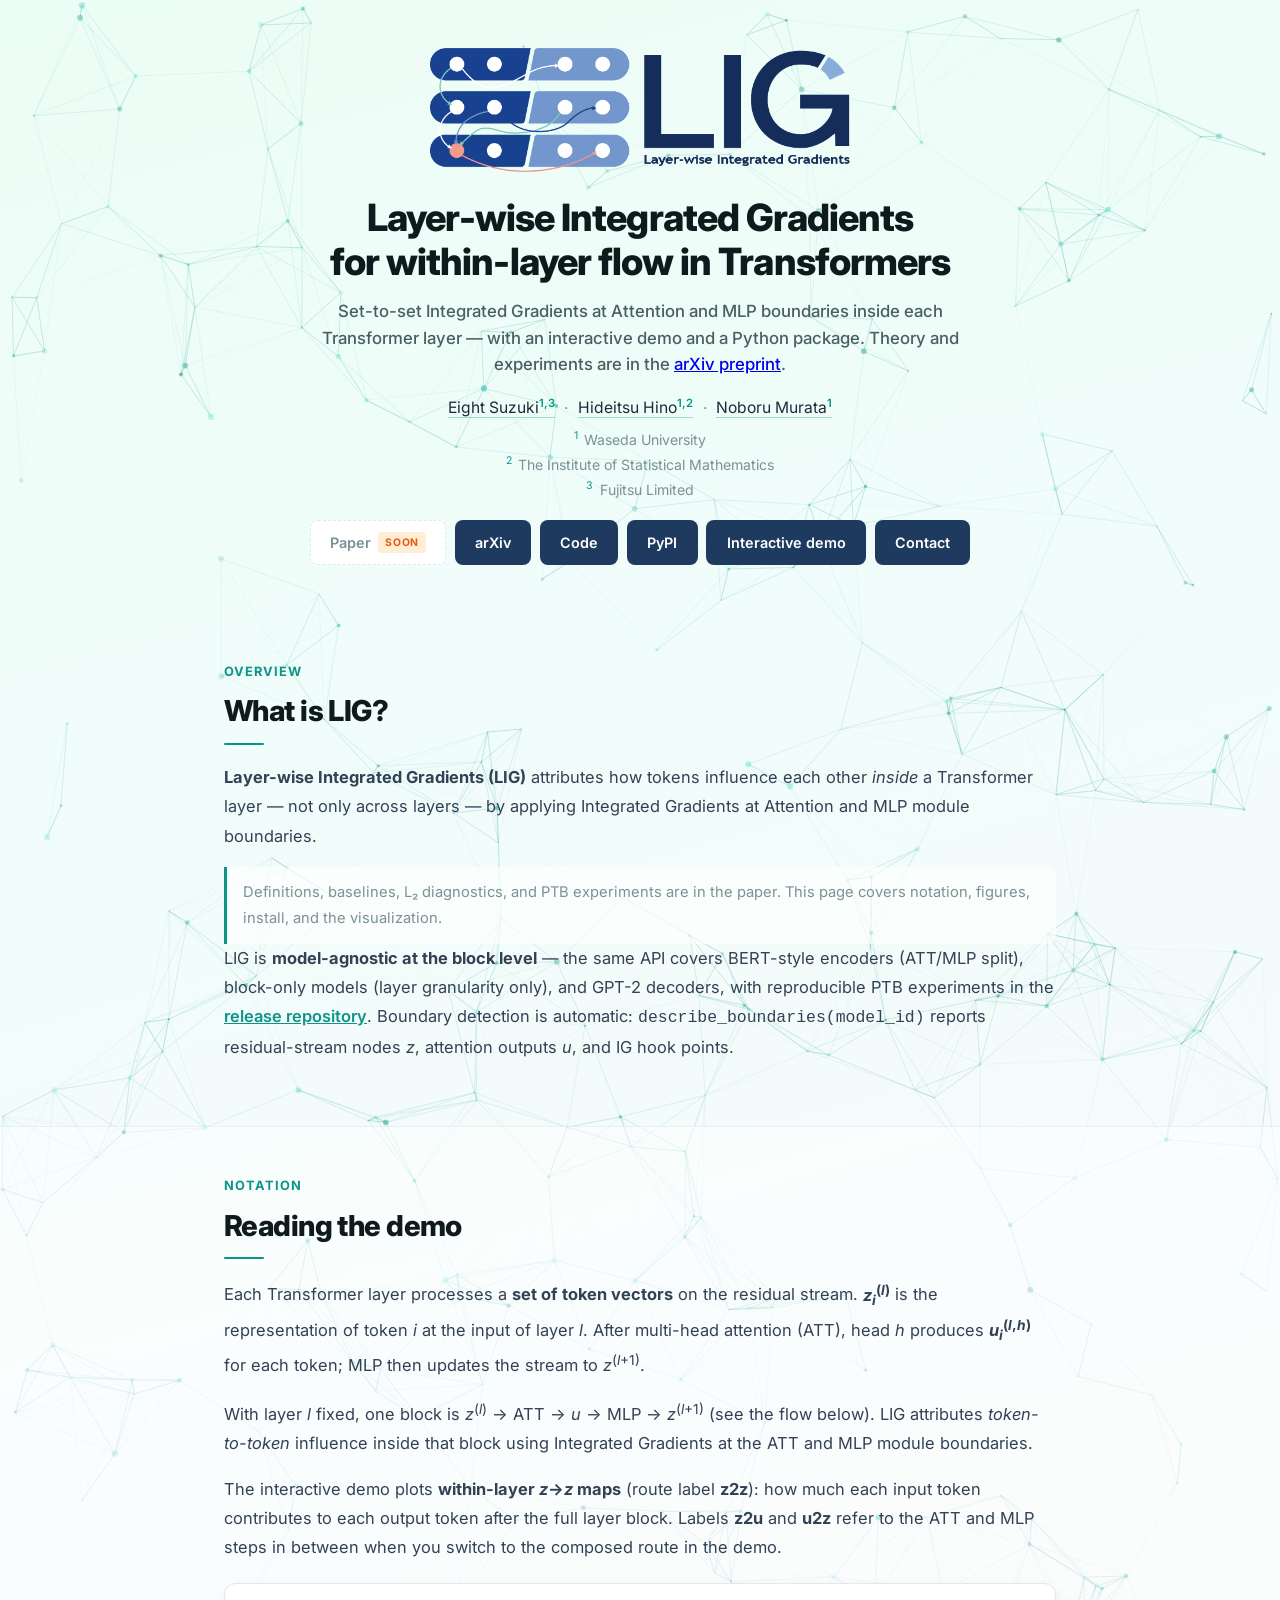
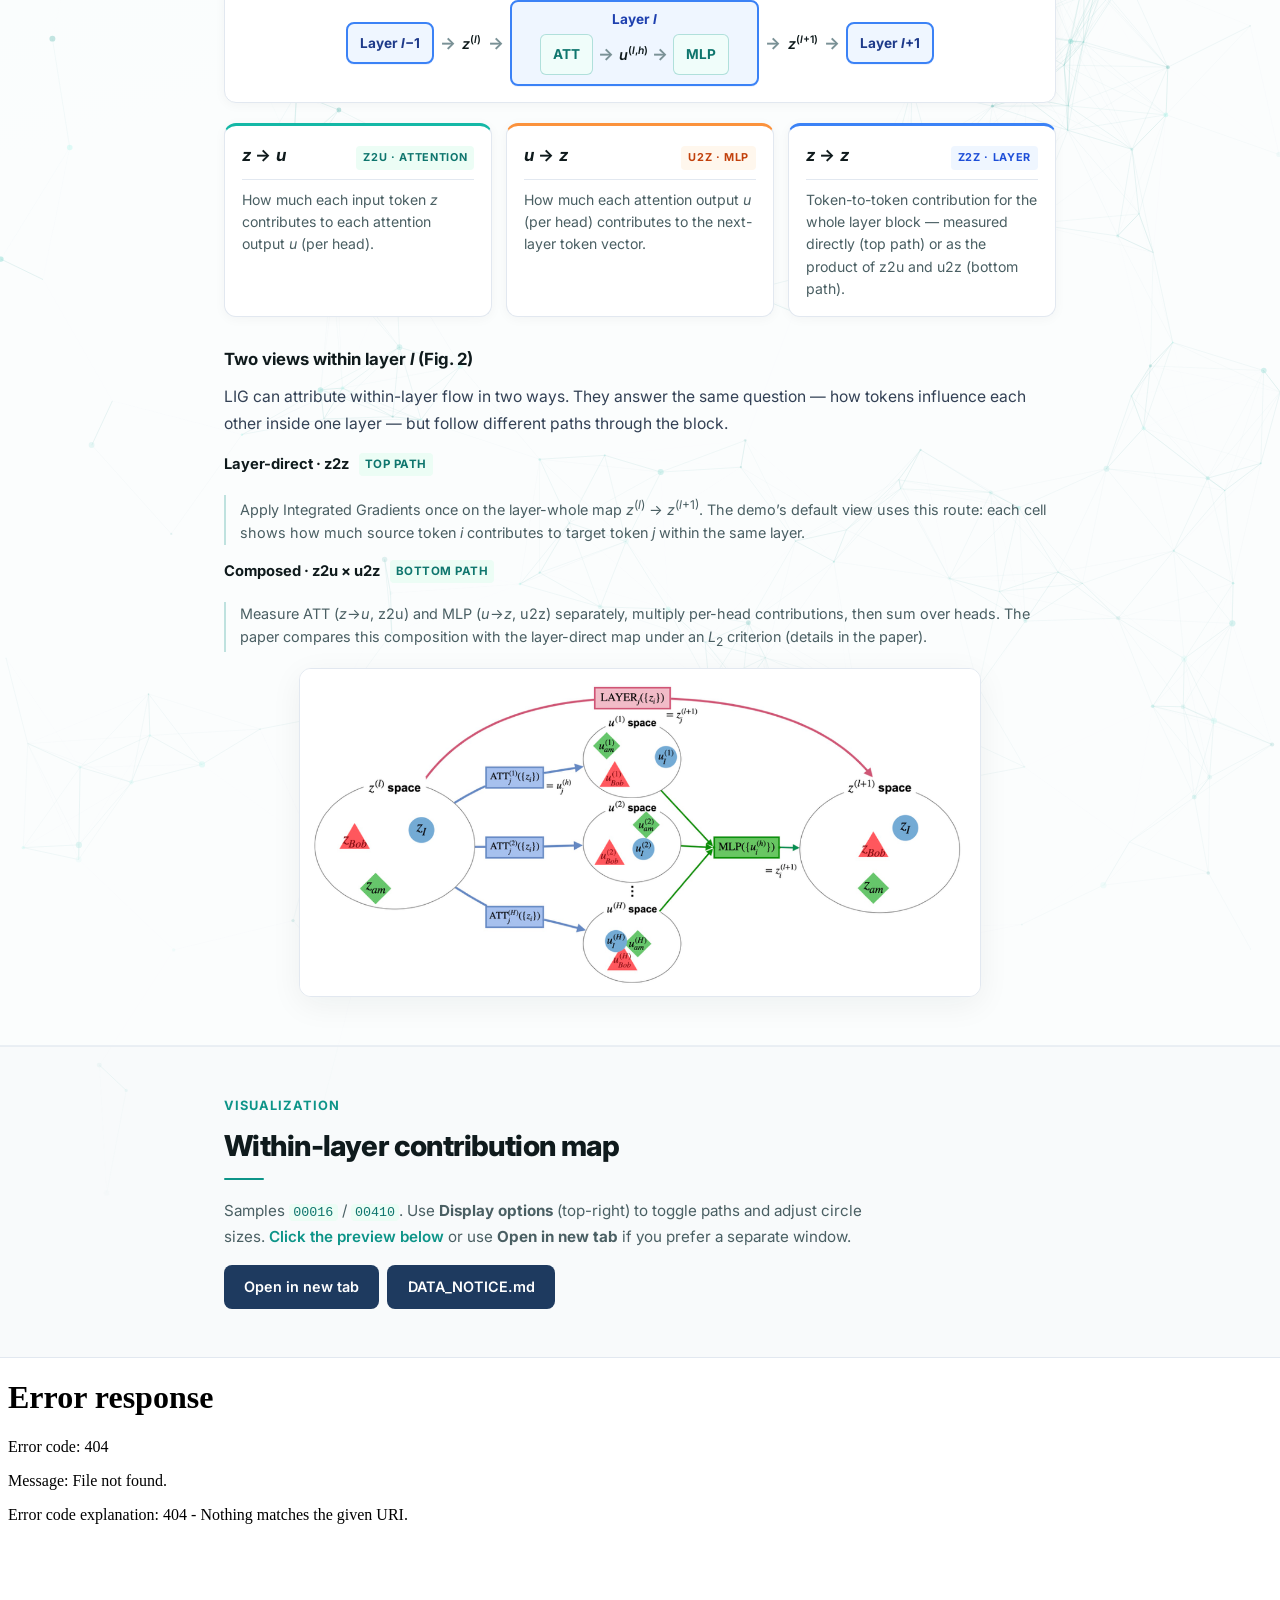
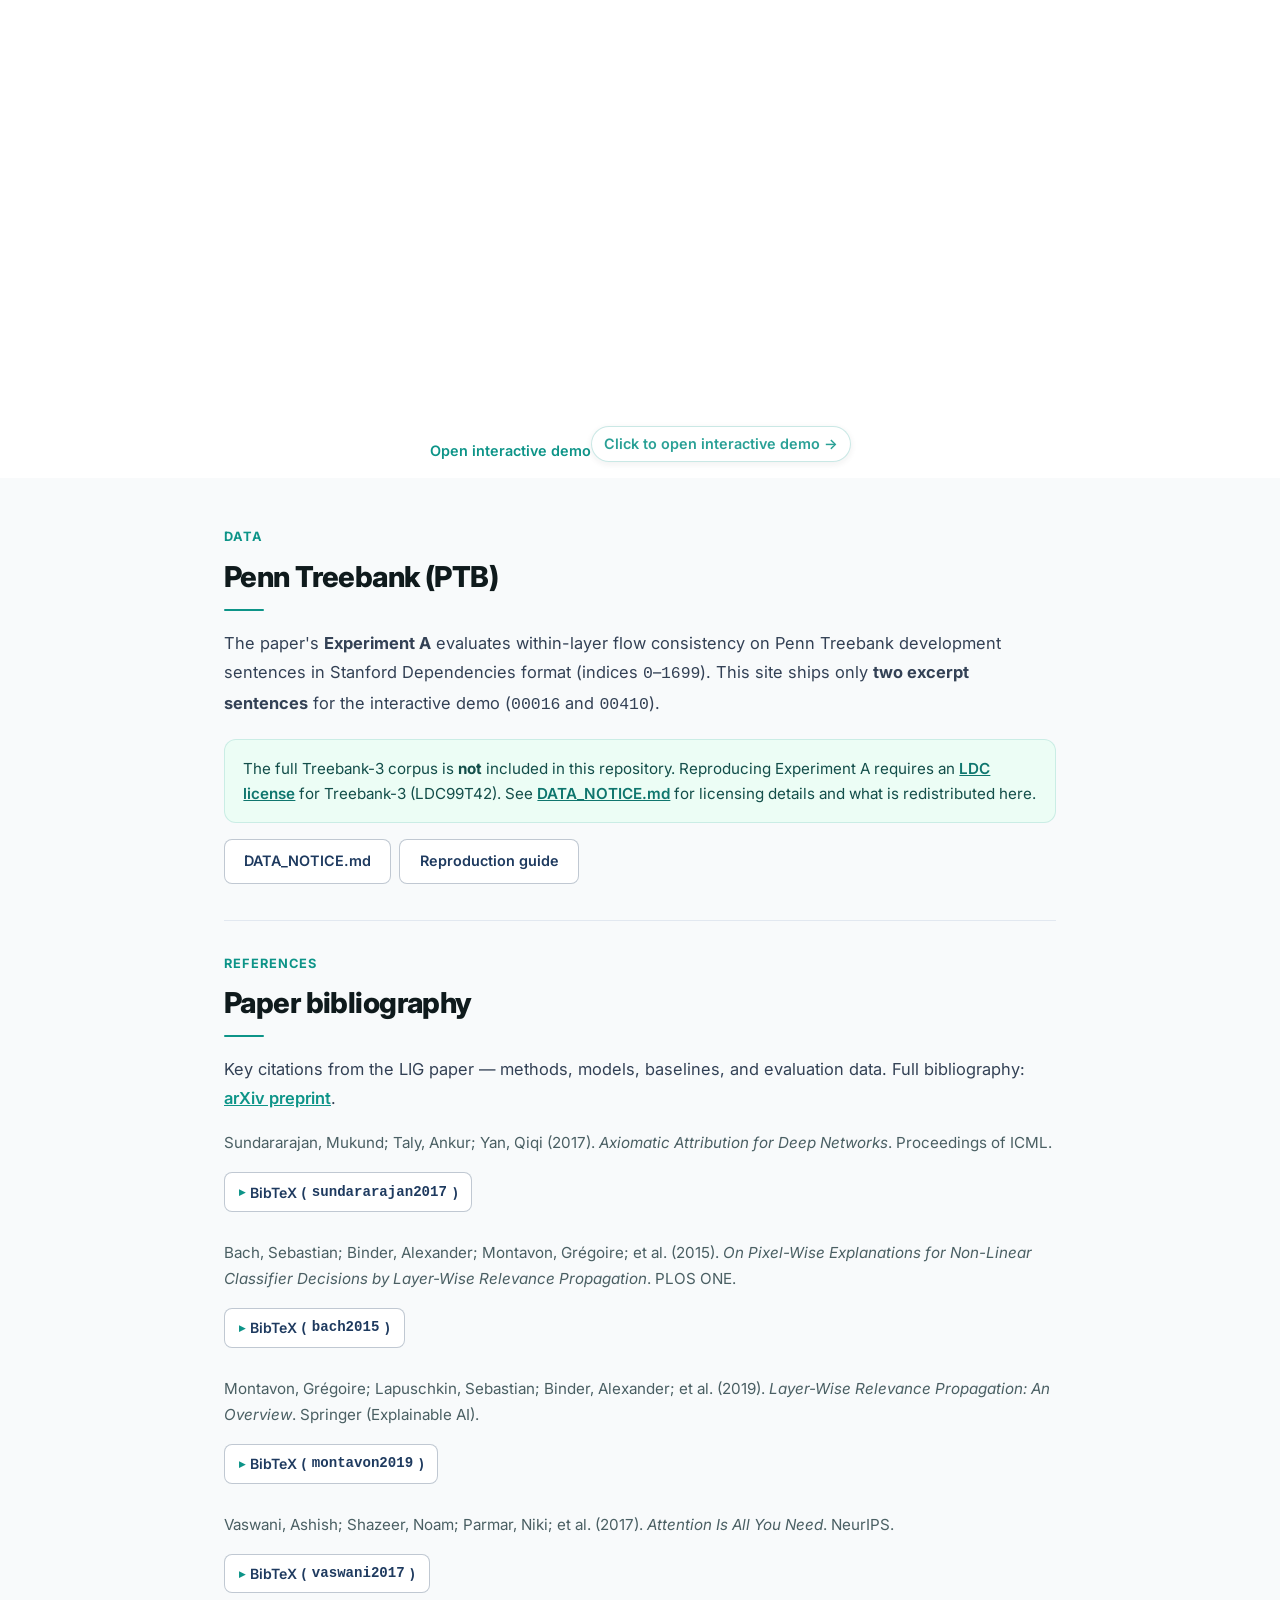
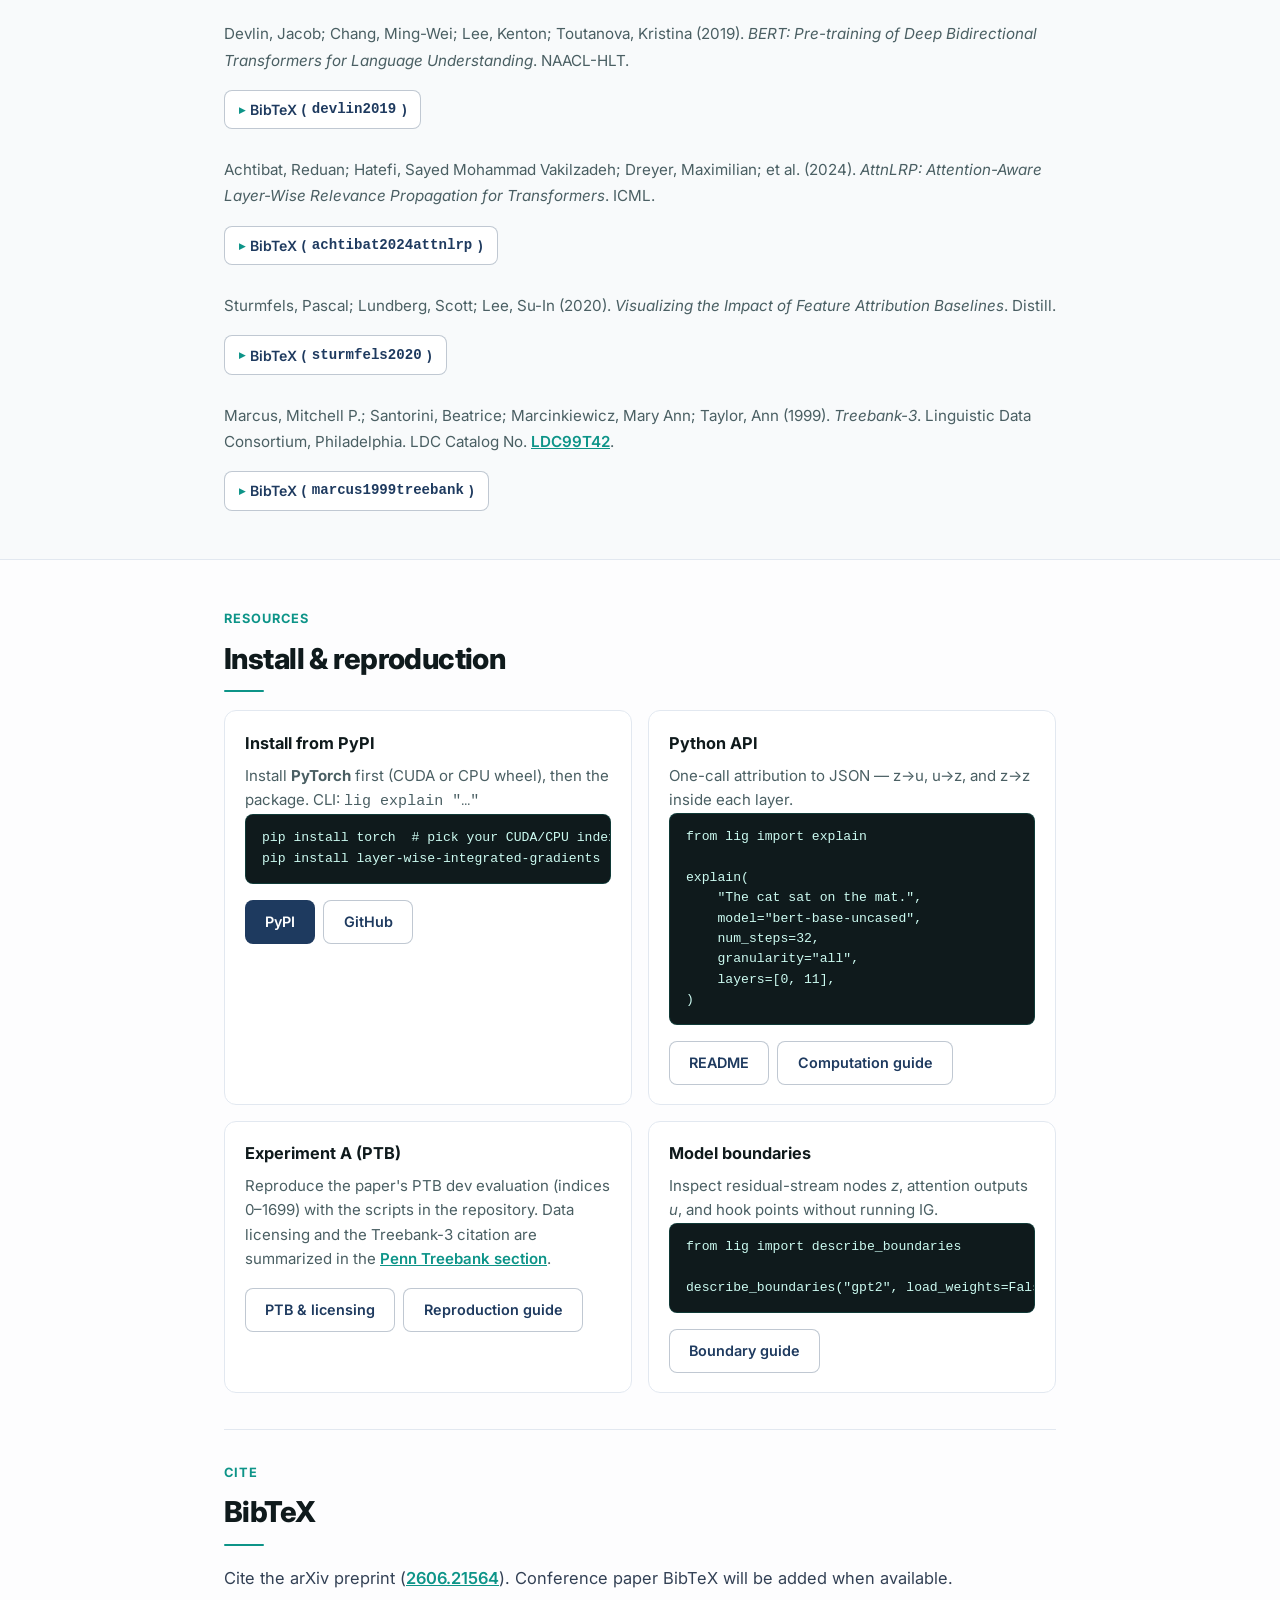
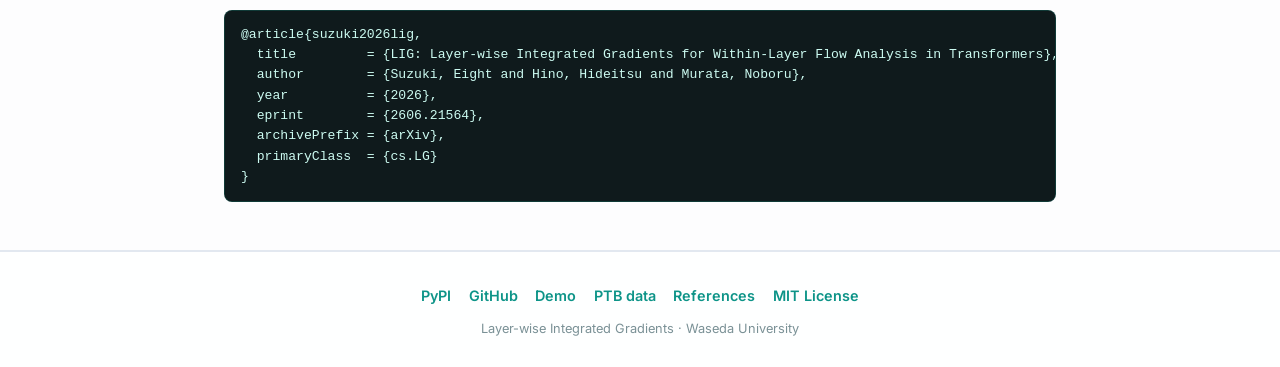
==== docs/index.html @ 301b4679 "Layer-wise Integrated Gradients (LIG): library, site, and paper release. Ship the PyPI package (laye" ====
<!DOCTYPE html>
<html lang="en">
<head>
  <meta charset="utf-8">
  <meta name="viewport" content="width=device-width, initial-scale=1">
  <title>LIG — Layer-wise Integrated Gradients for Transformer Explainability</title>
  <meta name="description" content="Layer-wise Integrated Gradients (LIG) attributes token-to-token influence inside Transformer layers using set-to-set Integrated Gradients at Attention and MLP boundaries. Interactive BERT demo, Python package, and arXiv preprint.">
  <meta name="keywords" content="integrated gradients, layer-wise integrated gradients, LIG, transformers, explainability, interpretability, attribution, BERT, within-layer flow, attention, MLP, token contribution, z2z, feature attribution, NLP">
  <link rel="canonical" href="https://eightsuzuki.github.io/layer-wise-integrated-gradients/index.html">
  <meta property="og:title" content="LIG — Layer-wise Integrated Gradients for Transformer Explainability">
  <meta property="og:description" content="Layer-wise Integrated Gradients (LIG) attributes token-to-token influence inside Transformer layers using set-to-set Integrated Gradients at Attention and MLP boundaries. Interactive BERT demo, Python package, and arXiv preprint.">
  <meta property="og:url" content="https://eightsuzuki.github.io/layer-wise-integrated-gradients/index.html">
  <meta property="og:type" content="website">
  <meta property="og:site_name" content="Layer-wise Integrated Gradients (LIG)">
  <meta property="og:locale" content="en_US">
  <meta property="og:image" content="https://eightsuzuki.github.io/layer-wise-integrated-gradients/logo/LIG-LOGO.png">
  <meta property="og:image:width" content="1415">
  <meta property="og:image:height" content="417">
  <meta property="og:image:alt" content="LIG logo — Layer-wise Integrated Gradients for Transformer explainability">
  <meta name="twitter:card" content="summary_large_image">
  <meta name="twitter:title" content="LIG — Layer-wise Integrated Gradients for Transformer Explainability">
  <meta name="twitter:description" content="Layer-wise Integrated Gradients (LIG) attributes token-to-token influence inside Transformer layers using set-to-set Integrated Gradients at Attention and MLP boundaries. Interactive BERT demo, Python package, and arXiv preprint.">
  <meta name="twitter:image" content="https://eightsuzuki.github.io/layer-wise-integrated-gradients/logo/LIG-LOGO.png">
  <meta name="twitter:image:alt" content="LIG logo — Layer-wise Integrated Gradients for Transformer explainability">
  <script type="application/ld+json">{"@context":"https://schema.org","@graph":[{"@type":"SoftwareSourceCode","@id":"https://eightsuzuki.github.io/layer-wise-integrated-gradients/#software","name":"layer-wise-integrated-gradients","alternateName":"LIG","description":"Layer-wise Integrated Gradients (LIG) attributes token-to-token influence inside Transformer layers using set-to-set Integrated Gradients at Attention and MLP boundaries. Interactive BERT demo, Python package, and arXiv preprint.","url":"https://eightsuzuki.github.io/layer-wise-integrated-gradients/index.html","codeRepository":"https://github.com/eightsuzuki/layer-wise-integrated-gradients","downloadUrl":"https://pypi.org/project/layer-wise-integrated-gradients/","programmingLanguage":"Python","license":"https://spdx.org/licenses/MIT.html","author":[{"@type":"Person","name":"Eight Suzuki","url":"https://github.com/eightsuzuki"},{"@type":"Person","name":"Hideitsu Hino","url":"https://sites.google.com/view/hinohide/"},{"@type":"Person","name":"Noboru Murata","url":"https://noboru-murata.github.io/"}],"citation":{"@id":"https://arxiv.org/abs/2606.21564#paper"}},{"@type":"ScholarlyArticle","@id":"https://arxiv.org/abs/2606.21564#paper","headline":"LIG: Layer-wise Integrated Gradients for Within-Layer Flow Analysis in Transformers","name":"LIG: Layer-wise Integrated Gradients for Within-Layer Flow Analysis in Transformers","author":[{"@type":"Person","name":"Eight Suzuki","url":"https://github.com/eightsuzuki"},{"@type":"Person","name":"Hideitsu Hino","url":"https://sites.google.com/view/hinohide/"},{"@type":"Person","name":"Noboru Murata","url":"https://noboru-murata.github.io/"}],"datePublished":"2026","isPartOf":{"@type":"WebSite","name":"arXiv","url":"https://arxiv.org"},"identifier":{"@type":"PropertyValue","propertyID":"arXiv","value":"2606.21564"},"sameAs":"https://arxiv.org/abs/2606.21564","url":"https://arxiv.org/abs/2606.21564"}]}</script>
  <meta name="theme-color" content="#0d9488">
  <link rel="icon" type="image/png" href="logo/LIG-LOGO-web.png">
  <link rel="preconnect" href="https://fonts.googleapis.com">
  <link rel="preconnect" href="https://fonts.gstatic.com" crossorigin>
  <link href="https://fonts.googleapis.com/css2?family=Inter:wght@400;500;600;700;800&display=swap" rel="stylesheet">
  <link rel="stylesheet" href="lig-hero.css">
</head>
<body class="lig-site">
  <div class="lig-particles-zone">
    <div id="lig-particles" class="lig-hero-particles" aria-hidden="true"></div>
    <section class="lig-hero-banner">
      <div class="lig-hero-inner lig-hero-inner--wide">
      <img class="lig-hero-logo" src="logo/LIG-LOGO.png" alt="LIG logo — Layer-wise Integrated Gradients for Transformer explainability">
      <h1 class="pub-title">
        Layer-wise Integrated Gradients<br>
        for within-layer flow in Transformers
      </h1>
      <p class="pub-subtitle">
        Set-to-set Integrated Gradients at Attention and MLP boundaries inside each Transformer
        layer — with an interactive demo and a Python package. Theory and experiments are in the
        <a href="https://arxiv.org/abs/2606.21564" target="_blank" rel="noopener">arXiv preprint</a>.
      </p>
      
      <div class="pub-authors-block">
        <p class="pub-authors-line">
          <span class="pub-author"><a href="https://github.com/eightsuzuki" target="_blank" rel="noopener noreferrer">Eight Suzuki<sup>1,3</sup></a></span>
          <span class="pub-author-sep">·</span>
          <span class="pub-author"><a href="https://sites.google.com/view/hinohide/" target="_blank" rel="noopener noreferrer">Hideitsu Hino<sup>1,2</sup></a></span>
          <span class="pub-author-sep">·</span>
          <span class="pub-author"><a href="https://noboru-murata.github.io/" target="_blank" rel="noopener noreferrer">Noboru Murata<sup>1</sup></a></span>
        </p>
        <ol class="pub-affil-list">
          <li><sup>1</sup> Waseda University</li>
          <li><sup>2</sup> The Institute of Statistical Mathematics</li>
          <li><sup>3</sup> Fujitsu Limited</li>
        </ol>
      </div>

      <div class="pub-links">
        <span class="pub-btn is-disabled" title="Conference paper coming soon">
          <span>Paper</span><span class="pub-soon">soon</span>
        </span>
        <a href="https://arxiv.org/abs/2606.21564" target="_blank" rel="noopener" class="pub-btn">arXiv</a>
        <a href="https://github.com/eightsuzuki/layer-wise-integrated-gradients" target="_blank" rel="noopener" class="pub-btn">Code</a>
        <a href="https://pypi.org/project/layer-wise-integrated-gradients/" target="_blank" rel="noopener" class="pub-btn">PyPI</a>
        <a href="#demo" class="pub-btn">Interactive demo</a>
        <a href="mailto:suzuki8@akane.waseda.jp" class="pub-btn">Contact</a>
      </div>
      </div>
    </section>

  <section class="lig-section" id="overview">
    <div class="lig-section-inner">
      <p class="lig-eyebrow">Overview</p>
      <h2 class="lig-section-title">What is LIG?</h2>
      <div class="lig-abstract">
        <p>
          <strong>Layer-wise Integrated Gradients (LIG)</strong> attributes how tokens influence
          each other <em>inside</em> a Transformer layer — not only across layers — by applying
          Integrated Gradients at Attention and MLP module boundaries.
        </p>
        <p class="lig-paper-note">
          Definitions, baselines, L₂ diagnostics, and PTB experiments are in the paper.
          This page covers notation, figures, install, and the visualization.
        </p>
        <p>
          LIG is <strong>model-agnostic at the block level</strong> — the same API covers
          BERT-style encoders (ATT/MLP split), block-only models (layer granularity only),
          and GPT-2 decoders, with reproducible PTB experiments in the
          <a href="https://github.com/eightsuzuki/layer-wise-integrated-gradients">release repository</a>.
          Boundary detection is automatic: <code>describe_boundaries(model_id)</code> reports
          residual-stream nodes <em>z</em>, attention outputs <em>u</em>, and IG hook points.
        </p>
      </div>
    </div>
  </section>

  <section class="lig-section lig-section--soft" id="notation">
    <div class="lig-section-inner">
      <p class="lig-eyebrow">Notation</p>
      <h2 class="lig-section-title">Reading the demo</h2>
      <div class="lig-abstract">
        <p>
          Each Transformer layer processes a <strong>set of token vectors</strong> on the residual stream.
          <strong><em>z</em><sub><em>i</em></sub><sup>(<em>l</em>)</sup></strong> is the representation of token
          <em>i</em> at the input of layer&nbsp;<em>l</em>.
          After multi-head attention (ATT), head&nbsp;<em>h</em> produces
          <strong><em>u</em><sub><em>i</em></sub><sup>(<em>l</em>,<em>h</em>)</sup></strong> for each token;
          MLP then updates the stream to <em>z</em><sup>(<em>l</em>+1)</sup>.
        </p>
        <p>
          With layer&nbsp;<em>l</em> fixed, one block is
          <em>z</em><sup>(<em>l</em>)</sup> → ATT → <em>u</em> → MLP → <em>z</em><sup>(<em>l</em>+1)</sup>
          (see the flow below).
          LIG attributes <em>token-to-token</em> influence inside that block using Integrated Gradients at the
          ATT and MLP module boundaries.
        </p>
        <p>
          The interactive demo plots <strong>within-layer <em>z</em>→<em>z</em> maps</strong> (route label
          <strong>z2z</strong>): how much each input token contributes to each output token after the full
          layer block.
          Labels <strong>z2u</strong> and <strong>u2z</strong> refer to the ATT and MLP steps in between when
          you switch to the composed route in the demo.
        </p>
      </div>
      <div class="lig-flow" aria-label="Layer stack: Layer l-1 through Layer l+1">
        <span class="lig-flow-node lig-flow-node--layer">Layer <em>l</em>−1</span>
        <span class="lig-flow-arrow" aria-hidden="true">→</span>
        <span class="lig-flow-var"><em>z</em><sup>(<em>l</em>)</sup></span>
        <span class="lig-flow-arrow" aria-hidden="true">→</span>
        <div class="lig-flow-node lig-flow-node--layer lig-flow-node--layer-block">
          <span class="lig-flow-layer-title">Layer <em>l</em></span>
          <div class="lig-flow-layer-inner">
            <span class="lig-flow-node lig-flow-node--module">ATT</span>
            <span class="lig-flow-arrow" aria-hidden="true">→</span>
            <span class="lig-flow-var"><em>u</em><sup>(<em>l</em>,<em>h</em>)</sup></span>
            <span class="lig-flow-arrow" aria-hidden="true">→</span>
            <span class="lig-flow-node lig-flow-node--module">MLP</span>
          </div>
        </div>
        <span class="lig-flow-arrow" aria-hidden="true">→</span>
        <span class="lig-flow-var"><em>z</em><sup>(<em>l</em>+1)</sup></span>
        <span class="lig-flow-arrow" aria-hidden="true">→</span>
        <span class="lig-flow-node lig-flow-node--layer">Layer <em>l</em>+1</span>
      </div>
      <div class="lig-route-cards" aria-label="Contribution route notation">
        <article class="lig-route-card lig-route-card--att">
          <div class="lig-route-card-head">
            <span class="lig-route-formula"><em>z</em> → <em>u</em></span>
            <span class="lig-route-tag">z2u · Attention</span>
          </div>
          <p>How much each input token <em>z</em> contributes to each attention output <em>u</em> (per head).</p>
        </article>
        <article class="lig-route-card lig-route-card--mlp">
          <div class="lig-route-card-head">
            <span class="lig-route-formula"><em>u</em> → <em>z</em></span>
            <span class="lig-route-tag">u2z · MLP</span>
          </div>
          <p>How much each attention output <em>u</em> (per head) contributes to the next-layer token vector.</p>
        </article>
        <article class="lig-route-card lig-route-card--layer">
          <div class="lig-route-card-head">
            <span class="lig-route-formula"><em>z</em> → <em>z</em></span>
            <span class="lig-route-tag">z2z · Layer</span>
          </div>
          <p>Token-to-token contribution for the whole layer block — measured directly (top path) or as the product of z2u and u2z (bottom path).</p>
        </article>
      </div>
      <div class="lig-figure-block">
        <div class="lig-figure-intro">
          <h3 class="lig-figure-kicker">Two views within layer <em>l</em> (Fig. 2)</h3>
          <p>
            LIG can attribute within-layer flow in two ways. They answer the same question — how tokens
            influence each other inside one layer — but follow different paths through the block.
          </p>
          <dl class="lig-route-dl">
            <dt><strong>Layer-direct · z2z</strong> <span class="lig-route-dl-tag">top path</span></dt>
            <dd>
              Apply Integrated Gradients once on the layer-whole map
              <em>z</em><sup>(<em>l</em>)</sup> → <em>z</em><sup>(<em>l</em>+1)</sup>.
              The demo’s default view uses this route: each cell shows how much source token <em>i</em>
              contributes to target token <em>j</em> within the same layer.
            </dd>
            <dt><strong>Composed · z2u × u2z</strong> <span class="lig-route-dl-tag">bottom path</span></dt>
            <dd>
              Measure ATT (<em>z</em>→<em>u</em>, z2u) and MLP (<em>u</em>→<em>z</em>, u2z) separately, multiply
              per-head contributions, then sum over heads.
              The paper compares this composition with the layer-direct map under an <em>L</em><sub>2</sub>
              criterion (details in the paper).
            </dd>
          </dl>
        </div>
        <figure class="lig-figure lig-figure--wide">
          <img
            src="figures/z2z_z2u_u2z_two_views.png"
            alt="Top: layer-direct z-to-z path. Bottom: composed Attention z-to-u and MLP u-to-z paths."
            loading="lazy"
          >
        </figure>
      </div>
    </div>
  </section>

  <section class="lig-section lig-demo-section" id="demo">
    <div class="lig-section-inner">
      <p class="lig-eyebrow">Visualization</p>
      <h2 class="lig-section-title">Within-layer contribution map</h2>
      <p class="lig-demo-lead">
        Samples <code>00016</code> / <code>00410</code>. Use <strong>Display options</strong>
        (top-right) to toggle paths and adjust circle sizes.
        <a href="githubpage/z2z_token_contribution.html">Click the preview below</a>
        or use <strong>Open in new tab</strong> if you prefer a separate window.
      </p>
      <div class="lig-btn-row">
        <a href="githubpage/z2z_token_contribution.html" target="_blank" rel="noopener" class="pub-btn">Open in new tab</a>
        <a href="https://github.com/eightsuzuki/layer-wise-integrated-gradients/blob/main/examples/paper_demo/DATA_NOTICE.md" target="_blank" rel="noopener" class="pub-btn">DATA_NOTICE.md</a>
      </div>
    </div>
  </section>
  </div>

  <div class="lig-demo-frame-wrap" id="ligDemoFrameWrap">
    <iframe
      class="lig-demo-frame"
      src="githubpage/z2z_embed.html"
      title="LIG z2z token contribution demo"
      loading="lazy"
      referrerpolicy="no-referrer-when-downgrade"
      tabindex="-1"
    ></iframe>
    <a
      href="githubpage/z2z_token_contribution.html"
      class="lig-demo-frame-hit"
      aria-label="Open interactive within-layer contribution map"
    >Open interactive demo</a>
  </div>

  <section class="lig-section" id="data">
    <div class="lig-section-inner">
      <p class="lig-eyebrow">Data</p>
      <h2 class="lig-section-title">Penn Treebank (PTB)</h2>
      <div class="lig-abstract">
        <p>
          The paper's <strong>Experiment A</strong> evaluates within-layer flow consistency on
          Penn Treebank development sentences in Stanford Dependencies format (indices
          <code>0</code>–<code>1699</code>).
          This site ships only <strong>two excerpt sentences</strong> for the interactive demo
          (<code>00016</code> and <code>00410</code>).
        </p>
      </div>
      <div class="lig-highlight-box">
        The full Treebank-3 corpus is <strong>not</strong> included in this repository.
        Reproducing Experiment A requires an
        <a href="https://catalog.ldc.upenn.edu/LDC99T42">LDC license</a> for Treebank-3
        (LDC99T42). See <a href="https://github.com/eightsuzuki/layer-wise-integrated-gradients/blob/main/examples/paper_demo/DATA_NOTICE.md">DATA_NOTICE.md</a>
        for licensing details and what is redistributed here.
      </div>
      <div class="lig-btn-row">
        <a href="https://github.com/eightsuzuki/layer-wise-integrated-gradients/blob/main/examples/paper_demo/DATA_NOTICE.md" target="_blank" rel="noopener" class="pub-btn pub-btn--ghost">DATA_NOTICE.md</a>
        <a href="https://github.com/eightsuzuki/layer-wise-integrated-gradients/blob/main/docs/REPRODUCTION.md" target="_blank" rel="noopener" class="pub-btn pub-btn--ghost">Reproduction guide</a>
      </div>
      <div class="lig-subsection" id="references">
        <p class="lig-eyebrow">References</p>
        <h2 class="lig-section-title">Paper bibliography</h2>
        <p class="lig-abstract">
          Key citations from the LIG paper — methods, models, baselines, and evaluation data.
          Full bibliography: <a href="https://arxiv.org/abs/2606.21564" target="_blank" rel="noopener">arXiv preprint</a>.
        </p>
        <div class="lig-ref-item">
          <p class="lig-ref-entry">Sundararajan, Mukund; Taly, Ankur; Yan, Qiqi (2017). <em>Axiomatic Attribution for Deep Networks</em>. Proceedings of ICML.</p>
          <details class="lig-bibtex-details">
            <summary>BibTeX (<code>sundararajan2017</code>)</summary>
            <pre class="lig-code"><code>@article{sundararajan2017,
  title        = {Axiomatic Attribution for Deep Networks},
  author       = {Sundararajan, Mukund and Taly, Ankur and Yan, Qiqi},
  journal      = {Proceedings of the 34th International Conference on Machine Learning},
  year         = {2017},
  pages        = {3319--3328}
}</code></pre>
          </details>
        </div>
        <div class="lig-ref-item">
          <p class="lig-ref-entry">Bach, Sebastian; Binder, Alexander; Montavon, Grégoire; et al. (2015). <em>On Pixel-Wise Explanations for Non-Linear Classifier Decisions by Layer-Wise Relevance Propagation</em>. PLOS ONE.</p>
          <details class="lig-bibtex-details">
            <summary>BibTeX (<code>bach2015</code>)</summary>
            <pre class="lig-code"><code>@article{bach2015,
  title        = {On Pixel-Wise Explanations for Non-Linear Classifier Decisions by Layer-Wise Relevance Propagation},
  author       = {Bach, Sebastian and Binder, Alexander and Montavon, Gr{\'e}goire and Klauschen, Frederick and M{\"u}ller, Klaus-Robert and Samek, Wojciech},
  journal      = {PLOS ONE},
  year         = {2015},
  volume       = {10},
  number       = {7},
  pages        = {e0130140}
}</code></pre>
          </details>
        </div>
        <div class="lig-ref-item">
          <p class="lig-ref-entry">Montavon, Grégoire; Lapuschkin, Sebastian; Binder, Alexander; et al. (2019). <em>Layer-Wise Relevance Propagation: An Overview</em>. Springer (Explainable AI).</p>
          <details class="lig-bibtex-details">
            <summary>BibTeX (<code>montavon2019</code>)</summary>
            <pre class="lig-code"><code>@article{montavon2019,
  title        = {Layer-Wise Relevance Propagation: An Overview},
  author       = {Montavon, Gr{\'e}goire and Lapuschkin, Sebastian and Binder, Alexander and Samek, Wojciech and M{\"u}ller, Klaus-Robert},
  journal      = {Explainable {AI}: Interpreting, Explaining and Visualizing Deep Learning},
  year         = {2019},
  pages        = {193--209},
  publisher    = {Springer}
}</code></pre>
          </details>
        </div>
        <div class="lig-ref-item">
          <p class="lig-ref-entry">Vaswani, Ashish; Shazeer, Noam; Parmar, Niki; et al. (2017). <em>Attention Is All You Need</em>. NeurIPS.</p>
          <details class="lig-bibtex-details">
            <summary>BibTeX (<code>vaswani2017</code>)</summary>
            <pre class="lig-code"><code>@inproceedings{vaswani2017,
  title        = {Attention Is All You Need},
  author       = {Vaswani, Ashish and Shazeer, Noam and Parmar, Niki and Uszkoreit, Jakob and Jones, Llion and Gomez, Aidan N. and Kaiser, {\L}ukasz and Polosukhin, Illia},
  booktitle    = {Advances in Neural Information Processing Systems (NeurIPS)},
  year         = {2017},
  pages        = {5998--6008}
}</code></pre>
          </details>
        </div>
        <div class="lig-ref-item">
          <p class="lig-ref-entry">Devlin, Jacob; Chang, Ming-Wei; Lee, Kenton; Toutanova, Kristina (2019). <em>BERT: Pre-training of Deep Bidirectional Transformers for Language Understanding</em>. NAACL-HLT.</p>
          <details class="lig-bibtex-details">
            <summary>BibTeX (<code>devlin2019</code>)</summary>
            <pre class="lig-code"><code>@inproceedings{devlin2019,
  title        = {{BERT}: Pre-training of Deep Bidirectional Transformers for Language Understanding},
  author       = {Devlin, Jacob and Chang, Ming-Wei and Lee, Kenton and Toutanova, Kristina},
  booktitle    = {Proceedings of NAACL-HLT},
  year         = {2019},
  pages        = {4171--4186}
}</code></pre>
          </details>
        </div>
        <div class="lig-ref-item">
          <p class="lig-ref-entry">Achtibat, Reduan; Hatefi, Sayed Mohammad Vakilzadeh; Dreyer, Maximilian; et al. (2024). <em>AttnLRP: Attention-Aware Layer-Wise Relevance Propagation for Transformers</em>. ICML.</p>
          <details class="lig-bibtex-details">
            <summary>BibTeX (<code>achtibat2024attnlrp</code>)</summary>
            <pre class="lig-code"><code>@inproceedings{achtibat2024attnlrp,
  title        = {{AttnLRP}: {Attention-Aware} {Layer-Wise} {Relevance} {Propagation} for {Transformers}},
  author       = {Achtibat, Reduan and Hatefi, Sayed Mohammad Vakilzadeh and Dreyer, Maximilian and Samek, Wojciech and Lapuschkin, Sebastian},
  booktitle    = {Proceedings of the International Conference on Machine Learning (ICML)},
  year         = {2024}
}</code></pre>
          </details>
        </div>
        <div class="lig-ref-item">
          <p class="lig-ref-entry">Sturmfels, Pascal; Lundberg, Scott; Lee, Su-In (2020). <em>Visualizing the Impact of Feature Attribution Baselines</em>. Distill.</p>
          <details class="lig-bibtex-details">
            <summary>BibTeX (<code>sturmfels2020</code>)</summary>
            <pre class="lig-code"><code>@article{sturmfels2020,
  title        = {Visualizing the Impact of Feature Attribution Baselines},
  author       = {Sturmfels, Pascal and Lundberg, Scott and Lee, Su-In},
  journal      = {Distill},
  year         = {2020}
}</code></pre>
          </details>
        </div>
        <div class="lig-ref-item">
          <p class="lig-ref-entry">Marcus, Mitchell P.; Santorini, Beatrice; Marcinkiewicz, Mary Ann; Taylor, Ann (1999). <em>Treebank-3</em>. Linguistic Data Consortium, Philadelphia. LDC Catalog No.&nbsp;<a href="https://catalog.ldc.upenn.edu/LDC99T42">LDC99T42</a>.</p>
          <details class="lig-bibtex-details">
            <summary>BibTeX (<code>marcus1999treebank</code>)</summary>
            <pre class="lig-code"><code>@misc{marcus1999treebank,
  author       = {Marcus, Mitchell P. and Santorini, Beatrice and Marcinkiewicz, Mary Ann and Taylor, Ann},
  title        = {Treebank-3},
  howpublished = {Web Download},
  publisher    = {Linguistic Data Consortium},
  address      = {Philadelphia},
  year         = {1999},
  note         = {LDC Catalog No. LDC99T42. https://catalog.ldc.upenn.edu/LDC99T42}
}</code></pre>
          </details>
        </div>
      </div>
    </div>
  </section>

  <section class="lig-section lig-section--soft" id="resources">
    <div class="lig-section-inner">
      <p class="lig-eyebrow">Resources</p>
      <h2 class="lig-section-title">Install &amp; reproduction</h2>
      <div class="lig-grid lig-grid--two">
        <article class="lig-card">
          <h3>Install from PyPI</h3>
          <p>
            Install <strong>PyTorch</strong> first (CUDA or CPU wheel), then the package.
            CLI: <code>lig explain "…"</code>
          </p>
          <pre class="lig-code"><code>pip install torch  # pick your CUDA/CPU index
pip install layer-wise-integrated-gradients</code></pre>
          <div class="lig-btn-row">
            <a href="https://pypi.org/project/layer-wise-integrated-gradients/" target="_blank" rel="noopener" class="pub-btn">PyPI</a>
            <a href="https://github.com/eightsuzuki/layer-wise-integrated-gradients" target="_blank" rel="noopener" class="pub-btn pub-btn--ghost">GitHub</a>
          </div>
        </article>
        <article class="lig-card">
          <h3>Python API</h3>
          <p>One-call attribution to JSON — z→u, u→z, and z→z inside each layer.</p>
          <pre class="lig-code"><code>from lig import explain

explain(
    "The cat sat on the mat.",
    model="bert-base-uncased",
    num_steps=32,
    granularity="all",
    layers=[0, 11],
)</code></pre>
          <div class="lig-btn-row">
            <a href="https://github.com/eightsuzuki/layer-wise-integrated-gradients#quick-start" target="_blank" rel="noopener" class="pub-btn pub-btn--ghost">README</a>
            <a href="https://github.com/eightsuzuki/layer-wise-integrated-gradients/blob/main/docs/LIG_COMPUTATION.md" target="_blank" rel="noopener" class="pub-btn pub-btn--ghost">Computation guide</a>
          </div>
        </article>
        <article class="lig-card">
          <h3>Experiment A (PTB)</h3>
          <p>
            Reproduce the paper's PTB dev evaluation (indices 0–1699) with the scripts in the
            repository. Data licensing and the Treebank-3 citation are summarized in the
            <a href="#data">Penn Treebank section</a>.
          </p>
          <div class="lig-btn-row">
            <a href="#data" class="pub-btn pub-btn--ghost">PTB &amp; licensing</a>
            <a href="https://github.com/eightsuzuki/layer-wise-integrated-gradients/blob/main/docs/REPRODUCTION.md" target="_blank" rel="noopener" class="pub-btn pub-btn--ghost">Reproduction guide</a>
          </div>
        </article>
        <article class="lig-card">
          <h3>Model boundaries</h3>
          <p>
            Inspect residual-stream nodes <em>z</em>, attention outputs <em>u</em>, and hook points
            without running IG.
          </p>
          <pre class="lig-code"><code>from lig import describe_boundaries

describe_boundaries("gpt2", load_weights=False)</code></pre>
          <div class="lig-btn-row">
            <a href="https://github.com/eightsuzuki/layer-wise-integrated-gradients/blob/main/docs/MODEL_BOUNDARIES.md" target="_blank" rel="noopener" class="pub-btn pub-btn--ghost">Boundary guide</a>
          </div>
        </article>
      </div>
      <div class="lig-subsection">
      <p class="lig-eyebrow">Cite</p>
      <h2 class="lig-section-title">BibTeX</h2>
      <p class="lig-abstract">
        Cite the arXiv preprint (<a href="https://arxiv.org/abs/2606.21564" target="_blank" rel="noopener">2606.21564</a>).
        Conference paper BibTeX will be added when available.
      </p>
      <pre class="lig-code"><code>@article{suzuki2026lig,
  title         = {LIG: Layer-wise Integrated Gradients for Within-Layer Flow Analysis in Transformers},
  author        = {Suzuki, Eight and Hino, Hideitsu and Murata, Noboru},
  year          = {2026},
  eprint        = {2606.21564},
  archivePrefix = {arXiv},
  primaryClass  = {cs.LG}
}</code></pre>
      </div>
    </div>
  </section>

  <footer class="lig-footer">
    <nav class="lig-footer-nav" aria-label="Site links">
      <a href="https://pypi.org/project/layer-wise-integrated-gradients/" target="_blank" rel="noopener">PyPI</a>
      <a href="https://github.com/eightsuzuki/layer-wise-integrated-gradients" target="_blank" rel="noopener">GitHub</a>
      <a href="githubpage/z2z_token_contribution.html">Demo</a>
      <a href="#data">PTB data</a>
      <a href="#references">References</a>
      <a href="https://github.com/eightsuzuki/layer-wise-integrated-gradients/blob/main/LICENSE" target="_blank" rel="noopener">MIT License</a>
    </nav>
    <small>Layer-wise Integrated Gradients · Waseda University</small>
  </footer>
  <script src="js/particles.min.js"></script>
  <script>
    (function () {
      function initHeroParticles() {
        var el = document.getElementById('lig-particles');
        if (!el || typeof particlesJS !== 'function') return;
        particlesJS('lig-particles', {
          particles: {
            number: { value: 80, density: { enable: true, value_area: 680 } },
            color: { value: ['#0d9488', '#14b8a6', '#5eead4'] },
            shape: { type: 'circle' },
            opacity: {
              value: 0.52,
              random: true,
              anim: { enable: true, speed: 0.8, opacity_min: 0.22, sync: false }
            },
            size: { value: 3.2, random: true },
            line_linked: {
              enable: true,
              distance: 145,
              color: '#0d9488',
              opacity: 0.3,
              width: 1
            },
            move: {
              enable: true,
              speed: 1.1,
              direction: 'none',
              random: true,
              straight: false,
              out_mode: 'out',
              bounce: false
            }
          },
          interactivity: {
            detect_on: 'canvas',
            events: {
              onhover: { enable: true, mode: 'grab' },
              onclick: { enable: false },
              resize: true
            },
            modes: {
              grab: { distance: 120, line_linked: { opacity: 0.35 } }
            }
          },
          retina_detect: true
        });
      }
      if (document.readyState === 'loading') {
        document.addEventListener('DOMContentLoaded', initHeroParticles);
      } else {
        initHeroParticles();
      }

      var frame = document.querySelector('.lig-demo-frame');
      if (!frame) return;
      var MIN_PX = 480;
      var DEFAULT_PX = 720;
      var MAX_VH = 92;
      var lastContentHeight = 0;
      function vhPx(vh) {
        return Math.round(window.innerHeight * vh / 100);
      }
      function clampFrameHeight(contentPx) {
        var maxH = vhPx(MAX_VH);
        if (!contentPx) return Math.min(DEFAULT_PX, maxH);
        var h = Math.min(Math.ceil(contentPx) + 8, maxH);
        return Math.max(MIN_PX, h);
      }
      function applyFrameHeight(contentPx) {
        if (contentPx) lastContentHeight = contentPx;
        var h = clampFrameHeight(lastContentHeight);
        frame.style.height = h + 'px';
        frame.style.minHeight = h + 'px';
      }
      applyFrameHeight(0);
      window.addEventListener('message', function (ev) {
        if (ev.data && ev.data.type === 'lig-demo-height' && typeof ev.data.height === 'number') {
          applyFrameHeight(ev.data.height);
        }
      });
      window.addEventListener('resize', function () {
        applyFrameHeight(lastContentHeight);
      });
    })();
  </script>
</body>
</html>
---- docs/lig-hero.css ----
/* LIG project page */
:root {
  --lig-bg: #f8fafb;
  --lig-surface: #ffffff;
  --lig-ink: #0f1a1c;
  --lig-sub: #4a5f63;
  --lig-muted: #7a9196;
  --lig-line: #e2e8f0;
  --lig-teal: #0d9488;
  --lig-teal-bright: #14b8a6;
  --lig-teal-soft: #ecfdf5;
  --lig-coral: #ea580c;
  --lig-coral-soft: #ffedd5;
  --lig-slate: #1e3a40;
  --lig-navy: #1e3a5f;
  --lig-navy-hover: #2a5080;
  --lig-navy-soft: #f0f4f9;
  --lig-radius: 12px;
  --lig-shadow: 0 8px 32px rgba(15, 26, 28, 0.06);
}

html {
  scroll-behavior: smooth;
}

body.lig-site {
  font-family: "Inter", "Segoe UI", -apple-system, BlinkMacSystemFont, sans-serif;
  color: var(--lig-ink);
  line-height: 1.65;
  font-size: 16px;
  margin: 0;
  background: var(--lig-bg);
  -webkit-font-smoothing: antialiased;
}

/* ===== Particles backdrop (hero; demo extends through description) ===== */
.lig-particles-zone {
  position: relative;
  overflow: hidden;
  background: linear-gradient(
    165deg,
    #ecfdf5 0%,
    #f0fdfa 22%,
    #f8fafb 58%,
    var(--lig-bg) 100%
  );
}

.lig-particles-zone .lig-hero-banner {
  background: transparent;
}

.lig-particles-zone .lig-section {
  position: relative;
  z-index: 1;
  background: transparent;
}

.lig-particles-zone .lig-section--soft {
  background: rgba(255, 255, 255, 0.42);
  border-color: rgba(226, 232, 240, 0.65);
}

.lig-particles-zone .lig-demo-section {
  background: transparent;
  border-top-color: rgba(226, 232, 240, 0.65);
}

.lig-particles-zone .lig-demo-section > .lig-section-inner {
  padding-bottom: 1.5rem;
}

.lig-particles-zone--demo {
  margin-bottom: 0;
}

.lig-particles-zone--demo::after {
  content: "";
  position: absolute;
  left: 0;
  right: 0;
  bottom: 0;
  height: 32%;
  pointer-events: none;
  z-index: 0;
  background: linear-gradient(to bottom, transparent 0%, var(--lig-bg) 90%);
}

.lig-particles-zone--demo .lig-hero-banner.lig-hero-banner--demo {
  background: transparent;
  border-bottom: none;
}

.lig-particles-zone--demo .lig-hero-particles {
  /* Fade through description — full strength in hero, gone before viz */
  -webkit-mask-image: linear-gradient(
    to bottom,
    rgba(0, 0, 0, 1) 0%,
    rgba(0, 0, 0, 1) 28%,
    rgba(0, 0, 0, 0.85) 40%,
    rgba(0, 0, 0, 0.55) 52%,
    rgba(0, 0, 0, 0.22) 62%,
    rgba(0, 0, 0, 0) 72%
  );
  mask-image: linear-gradient(
    to bottom,
    rgba(0, 0, 0, 1) 0%,
    rgba(0, 0, 0, 1) 28%,
    rgba(0, 0, 0, 0.85) 40%,
    rgba(0, 0, 0, 0.55) 52%,
    rgba(0, 0, 0, 0.22) 62%,
    rgba(0, 0, 0, 0) 72%
  );
  -webkit-mask-size: 100% 100%;
  mask-size: 100% 100%;
  -webkit-mask-repeat: no-repeat;
  mask-repeat: no-repeat;
}

.lig-particles-zone--demo .z2z-page-header {
  position: relative;
  z-index: 1;
  margin: 0 auto 0;
  background: rgba(255, 255, 255, 0.72);
  backdrop-filter: blur(8px);
  -webkit-backdrop-filter: blur(8px);
}

body.lig-site:not(.lig-demo-embed) .lig-particles-zone--demo .z2z-page-header {
  margin-top: 0;
}

body.lig-site:not(.lig-demo-embed) .z2z-viz-section {
  background: var(--lig-bg);
  margin-top: 0;
  padding-top: 1.5rem;
  padding-bottom: 2rem;
  position: relative;
  z-index: 1;
}

/* ===== Hero ===== */
.lig-hero-banner {
  position: relative;
  overflow: hidden;
  padding: 3rem 1.25rem 3rem;
  background: linear-gradient(
    165deg,
    #ecfdf5 0%,
    #f0fdfa 28%,
    #f8fafb 62%,
    var(--lig-bg) 100%
  );
}

.lig-hero-particles {
  position: absolute;
  top: 0;
  left: 0;
  right: 0;
  bottom: 0;
  width: 100%;
  height: 100%;
  min-height: 0;
  z-index: 0;
  pointer-events: none;
  /* Fade particles at bottom of zone — text stays fully opaque */
  -webkit-mask-image: linear-gradient(
    to bottom,
    rgba(0, 0, 0, 1) 0%,
    rgba(0, 0, 0, 0.98) 38%,
    rgba(0, 0, 0, 0.88) 62%,
    rgba(0, 0, 0, 0.55) 80%,
    rgba(0, 0, 0, 0.18) 93%,
    rgba(0, 0, 0, 0) 100%
  );
  mask-image: linear-gradient(
    to bottom,
    rgba(0, 0, 0, 1) 0%,
    rgba(0, 0, 0, 0.98) 38%,
    rgba(0, 0, 0, 0.88) 62%,
    rgba(0, 0, 0, 0.55) 80%,
    rgba(0, 0, 0, 0.18) 93%,
    rgba(0, 0, 0, 0) 100%
  );
  -webkit-mask-size: 100% 100%;
  mask-size: 100% 100%;
  -webkit-mask-repeat: no-repeat;
  mask-repeat: no-repeat;
}

.lig-hero-particles canvas {
  display: block;
  vertical-align: bottom;
}

.lig-hero-inner {
  position: relative;
  z-index: 1;
  max-width: 52rem;
  margin: 0 auto;
  text-align: center;
}

.lig-hero-inner--wide {
  max-width: 56rem;
}

.lig-hero-logo {
  display: block;
  width: min(420px, 82vw);
  height: auto;
  margin: 0 auto 1.5rem;
}

.pub-title {
  font-weight: 800;
  letter-spacing: -0.025em;
  color: var(--lig-ink);
  margin: 0 0 0.85rem;
  font-size: clamp(1.45rem, 4vw, 2.35rem);
  line-height: 1.18;
}

.pub-subtitle {
  color: var(--lig-sub);
  font-weight: 500;
  max-width: 42rem;
  margin: 0 auto 1rem;
  font-size: 1.05rem;
  line-height: 1.58;
}

.pub-authors-block {
  margin: 1rem auto 0.5rem;
  max-width: 36rem;
}

.pub-authors-line {
  margin: 0 0 0.5rem;
  color: #1e293b;
  font-size: 0.98rem;
  line-height: 1.6;
}

.pub-author a {
  color: inherit;
  text-decoration: none;
  border-bottom: 1px solid rgba(13, 148, 136, 0.35);
}

.pub-author a:hover {
  color: var(--lig-teal);
  border-bottom-color: var(--lig-teal);
}

.pub-author sup {
  font-size: 0.72em;
  font-weight: 600;
  color: var(--lig-teal);
}

.pub-author-sep {
  margin: 0 0.35rem;
  color: var(--lig-muted);
}

.pub-affil-list {
  margin: 0;
  padding: 0;
  list-style: none;
  color: var(--lig-muted);
  font-size: 0.88rem;
  line-height: 1.55;
}

.pub-affil-list li {
  margin: 0.15rem 0;
}

.pub-affil-list sup {
  font-size: 0.75em;
  color: var(--lig-teal);
  margin-right: 0.15rem;
}

.pub-links {
  margin-top: 1.25rem;
  display: flex;
  flex-wrap: wrap;
  gap: 0.55rem;
  justify-content: center;
}

.pub-btn {
  display: inline-flex;
  align-items: center;
  gap: 0.45rem;
  padding: 0.58rem 1.2rem;
  border-radius: 8px;
  background: var(--lig-navy);
  color: #fff !important;
  font-weight: 600;
  font-size: 0.9rem;
  text-decoration: none;
  transition: background 0.18s ease, transform 0.18s ease, border-color 0.18s ease;
  border: 1px solid transparent;
}

.pub-btn:hover {
  transform: translateY(-1px);
  background: var(--lig-navy-hover);
}

.pub-btn--ghost {
  background: var(--lig-surface);
  color: var(--lig-navy) !important;
  border-color: rgba(30, 58, 95, 0.28);
}

.pub-btn--ghost:hover {
  background: var(--lig-navy-soft);
  border-color: var(--lig-navy);
  color: var(--lig-navy) !important;
}

.pub-btn.is-disabled {
  background: var(--lig-surface);
  color: var(--lig-muted) !important;
  border: 1px dashed var(--lig-line);
  cursor: default;
  pointer-events: none;
}

.pub-soon {
  font-size: 0.65rem;
  font-weight: 700;
  text-transform: uppercase;
  letter-spacing: 0.07em;
  padding: 0.14rem 0.42rem;
  border-radius: 4px;
  background: var(--lig-coral-soft);
  color: var(--lig-coral);
}

/* ===== Sections ===== */
.lig-section[id] {
  scroll-margin-top: 3.75rem;
}

.lig-section {
  padding: 3rem 1.25rem;
}

.lig-section--soft {
  background: rgba(255, 255, 255, 0.72);
  border-top: 1px solid var(--lig-line);
  border-bottom: 1px solid var(--lig-line);
}

.lig-section-inner {
  max-width: 52rem;
  margin: 0 auto;
  min-width: 0;
}

.lig-eyebrow {
  color: var(--lig-teal);
  font-weight: 700;
  font-size: 0.8rem;
  letter-spacing: 0.08em;
  text-transform: uppercase;
  margin: 0 0 0.35rem;
}

.lig-section-title {
  font-weight: 800;
  letter-spacing: -0.02em;
  font-size: clamp(1.3rem, 2.5vw, 1.8rem);
  margin: 0 0 1.15rem;
  color: var(--lig-ink);
}

.lig-section-title::after {
  content: "";
  display: block;
  height: 2px;
  width: 40px;
  margin: 0.5rem 0 0;
  border-radius: 2px;
  background: var(--lig-teal);
}

.lig-abstract {
  color: #334155;
  font-size: 1.03rem;
  line-height: 1.78;
}

.lig-abstract p {
  margin: 0 0 1rem;
}

.lig-paper-note {
  color: var(--lig-muted);
  font-size: 0.92rem;
  margin: 0.75rem 0 0 !important;
  padding: 0.75rem 1rem;
  border-left: 3px solid var(--lig-teal);
  background: rgba(255, 255, 255, 0.65);
  border-radius: 0 8px 8px 0;
}

.lig-figure-grid {
  display: flex;
  flex-direction: column;
  align-items: center;
  gap: 1.25rem;
  margin-top: 1.5rem;
}

.lig-figure-block {
  margin-top: 1.75rem;
  display: flex;
  flex-direction: column;
  align-items: center;
}

.lig-figure-block .lig-figure-intro {
  align-self: stretch;
  width: 100%;
}

.lig-figure-intro {
  margin-bottom: 1rem;
  color: #334155;
  font-size: 0.98rem;
  line-height: 1.72;
}

.lig-figure-kicker {
  margin: 0 0 0.65rem;
  font-size: 1.05rem;
  font-weight: 700;
  color: var(--lig-ink);
}

.lig-figure-intro p {
  margin: 0 0 0.85rem;
}

.lig-route-dl {
  margin: 0;
  display: grid;
  gap: 0.85rem;
}

.lig-route-dl dt {
  margin: 0;
  font-size: 0.92rem;
  color: var(--lig-ink);
}

.lig-route-dl dd {
  margin: 0.25rem 0 0;
  padding-left: 0.85rem;
  border-left: 2px solid rgba(13, 148, 136, 0.25);
  color: var(--lig-sub);
  font-size: 0.9rem;
  line-height: 1.65;
}

.lig-route-dl-tag {
  display: inline-block;
  margin-left: 0.35rem;
  padding: 0.1rem 0.4rem;
  border-radius: 4px;
  background: #ecfdf5;
  color: #0f766e;
  font-size: 0.72rem;
  font-weight: 700;
  letter-spacing: 0.04em;
  text-transform: uppercase;
  vertical-align: middle;
}

.lig-figure {
  margin: 0;
  padding: 0;
  width: 100%;
  background: var(--lig-surface);
  border: 1px solid var(--lig-line);
  border-radius: var(--lig-radius);
  overflow: hidden;
  box-shadow: var(--lig-shadow);
}

.lig-figure--wide {
  max-width: min(680px, 92vw);
  margin-left: auto;
  margin-right: auto;
}

.lig-figure--tall {
  max-width: min(360px, 52vw);
  margin-left: auto;
  margin-right: auto;
}

.lig-figure img {
  display: block;
  width: 100%;
  height: auto;
  max-height: min(52vh, 420px);
  object-fit: contain;
  margin: 0 auto;
  padding: 0.5rem;
  box-sizing: border-box;
  background: #fff;
}

.lig-figure--tall img {
  max-height: min(62vh, 520px);
  padding: 0.35rem;
}

.lig-route-cards {
  display: grid;
  grid-template-columns: repeat(3, minmax(0, 1fr));
  gap: 0.85rem;
  margin-top: 1.25rem;
}

@media (max-width: 768px) {
  .lig-route-cards {
    grid-template-columns: 1fr;
  }
}

.lig-route-card {
  padding: 1rem 1.05rem;
  border-radius: var(--lig-radius);
  border: 1px solid var(--lig-line);
  background: #fff;
  box-shadow: 0 2px 12px rgba(15, 26, 28, 0.04);
  transition: border-color 0.15s, box-shadow 0.15s;
}

.lig-route-card:hover {
  border-color: rgba(13, 148, 136, 0.35);
  box-shadow: 0 4px 18px rgba(13, 148, 136, 0.08);
}

.lig-route-card-head {
  display: flex;
  flex-wrap: wrap;
  align-items: baseline;
  justify-content: space-between;
  gap: 0.35rem 0.5rem;
  margin-bottom: 0.55rem;
  padding-bottom: 0.55rem;
  border-bottom: 1px solid var(--lig-line);
}

.lig-route-formula {
  font-weight: 700;
  font-size: 1.05rem;
  color: var(--lig-ink);
  letter-spacing: 0.02em;
}

.lig-route-tag {
  font-size: 0.68rem;
  font-weight: 700;
  text-transform: uppercase;
  letter-spacing: 0.06em;
  padding: 0.2rem 0.45rem;
  border-radius: 4px;
  white-space: nowrap;
}

.lig-route-card--att .lig-route-tag {
  background: #ecfdf5;
  color: #0f766e;
}

.lig-route-card--mlp .lig-route-tag {
  background: #fff7ed;
  color: #c2410c;
}

.lig-route-card--layer .lig-route-tag {
  background: #eff6ff;
  color: #1d4ed8;
}

.lig-route-card--att {
  border-top: 3px solid #14b8a6;
}

.lig-route-card--mlp {
  border-top: 3px solid #fb923c;
}

.lig-route-card--layer {
  border-top: 3px solid #3b82f6;
}

.lig-route-card p {
  margin: 0;
  font-size: 0.88rem;
  line-height: 1.58;
  color: var(--lig-sub);
}

.lig-highlight-box {
  margin-top: 1.25rem;
  padding: 1rem 1.15rem;
  border-radius: var(--lig-radius);
  background: var(--lig-teal-soft);
  border: 1px solid rgba(13, 148, 136, 0.15);
  font-size: 0.95rem;
  color: #134e4a;
  line-height: 1.65;
}

.lig-highlight-box a {
  color: #0f766e;
  font-weight: 600;
}

.lig-subsection {
  margin-top: 2.25rem;
  padding-top: 2rem;
  border-top: 1px solid var(--lig-line);
}

.lig-abstract a {
  color: var(--lig-teal);
  font-weight: 600;
}

.lig-demo-lead a {
  color: var(--lig-teal);
  font-weight: 600;
  text-decoration: none;
}

.lig-demo-lead a:hover {
  text-decoration: underline;
}

.lig-flow {
  display: flex;
  flex-wrap: wrap;
  align-items: center;
  justify-content: center;
  gap: 0.45rem 0.4rem;
  margin: 1.25rem auto 0;
  padding: 1rem 1.1rem;
  max-width: 100%;
  background: #fff;
  border: 1px solid var(--lig-line);
  border-radius: var(--lig-radius);
  box-shadow: 0 2px 12px rgba(15, 26, 28, 0.04);
}

.lig-flow-node {
  padding: 0.5rem 0.75rem;
  border-radius: 6px;
  font-weight: 700;
  font-size: 0.85rem;
  white-space: nowrap;
}

.lig-flow-node--layer {
  background: #eff6ff;
  color: #1e3a8a;
  border: 2px solid #3b82f6;
  border-radius: 8px;
  box-shadow: 0 1px 0 rgba(37, 99, 235, 0.08);
}

.lig-flow-node--layer-block {
  display: inline-flex;
  flex-direction: column;
  align-items: stretch;
  gap: 0.45rem;
  padding: 0.55rem 0.65rem 0.6rem;
  min-width: min(100%, 14rem);
}

.lig-flow-layer-title {
  font-size: 0.85rem;
  font-weight: 700;
  text-align: center;
  line-height: 1.2;
  color: #1e40af;
}

.lig-flow-layer-inner {
  display: flex;
  flex-wrap: wrap;
  align-items: center;
  justify-content: center;
  gap: 0.35rem 0.3rem;
}

.lig-flow-node--module {
  background: #f0fdfa;
  color: #0f766e;
  border: 1px solid rgba(13, 148, 136, 0.28);
}

.lig-flow-var {
  font-weight: 600;
  font-size: 0.9rem;
  color: var(--lig-ink);
  white-space: nowrap;
}

.lig-flow-var sup {
  font-size: 0.72em;
  font-weight: 600;
}

.lig-flow-node--mid {
  background: #fff7ed;
  color: #c2410c;
  border-color: rgba(234, 88, 12, 0.2);
}

.lig-flow-arrow {
  color: var(--lig-muted);
  font-size: 1.05rem;
  font-weight: 700;
  line-height: 1;
}

@media (max-width: 640px) {
  .lig-flow {
    flex-direction: column;
    align-items: stretch;
  }
  .lig-flow-arrow {
    align-self: center;
  }
  .lig-flow-node--layer-block {
    width: 100%;
  }
}

.lig-grid {
  display: grid;
  grid-template-columns: repeat(3, minmax(0, 1fr));
  gap: 1rem;
}

.lig-grid--two {
  grid-template-columns: repeat(2, minmax(0, 1fr));
}

@media (max-width: 768px) {
  .lig-grid,
  .lig-grid--two {
    grid-template-columns: 1fr;
  }

  .lig-grid > * {
    min-width: 0;
  }

  .lig-code {
    font-size: 0.78rem;
  }
}

.lig-card {
  background: var(--lig-surface);
  border: 1px solid var(--lig-line);
  border-radius: var(--lig-radius);
  padding: 1.15rem 1.25rem;
  min-width: 0;
  transition: border-color 0.15s, box-shadow 0.15s;
}

.lig-card:hover {
  border-color: rgba(13, 148, 136, 0.28);
  box-shadow: 0 4px 16px rgba(15, 26, 28, 0.05);
}

.lig-card h3 {
  margin: 0 0 0.45rem;
  font-size: 1.02rem;
  color: var(--lig-ink);
}

.lig-card p {
  margin: 0;
  color: var(--lig-sub);
  font-size: 0.94rem;
  line-height: 1.62;
}

.lig-baseline-list {
  margin: 0.7rem 0 0;
  padding-left: 1.1rem;
  font-size: 0.87rem;
  color: var(--lig-sub);
  line-height: 1.55;
}

.lig-card a {
  color: var(--lig-teal);
  font-weight: 600;
}

.lig-code {
  margin: 0;
  padding: 0.85rem 1rem;
  background: #0f1a1c;
  color: #ccfbf1;
  border-radius: 8px;
  font-size: 0.82rem;
  line-height: 1.55;
  overflow-x: auto;
  overflow-y: hidden;
  -webkit-overflow-scrolling: touch;
  max-width: 100%;
  box-sizing: border-box;
  border: 1px solid rgba(20, 184, 166, 0.2);
}

.lig-code code {
  font-family: ui-monospace, "Cascadia Code", monospace;
  display: block;
  white-space: pre;
  width: max-content;
  min-width: 100%;
}

.lig-btn-row {
  display: flex;
  flex-wrap: wrap;
  gap: 0.5rem;
  margin-top: 1rem;
}

.lig-demo-section {
  padding: 0;
  background: #fff;
  border-top: 1px solid var(--lig-line);
}

.lig-demo-section > .lig-section-inner {
  padding: 3rem 1.25rem 0;
}

.lig-demo-lead {
  color: var(--lig-sub);
  margin: 0;
  line-height: 1.65;
  font-size: 0.95rem;
  max-width: 42rem;
}

.lig-demo-lead code {
  background: #ecfdf5;
  color: #0f766e;
  padding: 0.1em 0.32em;
  border-radius: 4px;
  font-size: 0.88em;
}

.lig-demo-section .lig-btn-row {
  margin-top: 1rem;
  margin-bottom: 1.5rem;
}

.lig-demo-frame-wrap {
  position: relative;
  z-index: 1;
  width: 100%;
  border-top: 1px solid var(--lig-line);
  overflow: hidden;
  background: #fff;
  cursor: pointer;
}

.lig-demo-frame-wrap:hover .lig-demo-frame-hit {
  background: rgba(13, 148, 136, 0.04);
}

.lig-demo-frame-hit {
  position: absolute;
  inset: 0;
  z-index: 2;
  display: flex;
  align-items: flex-end;
  justify-content: center;
  padding-bottom: 1rem;
  text-decoration: none;
  color: var(--lig-teal);
  font-size: 0.9rem;
  font-weight: 600;
  background: transparent;
  transition: background 0.15s ease;
}

.lig-demo-frame-hit::after {
  content: "Click to open interactive demo →";
  padding: 0.35rem 0.75rem;
  border-radius: 999px;
  background: rgba(255, 255, 255, 0.92);
  border: 1px solid rgba(13, 148, 136, 0.25);
  box-shadow: 0 2px 8px rgba(15, 23, 42, 0.08);
  opacity: 0.88;
  transition: opacity 0.15s ease, transform 0.15s ease;
}

.lig-demo-frame-wrap:hover .lig-demo-frame-hit::after {
  opacity: 1;
  transform: translateY(-2px);
}

.lig-demo-frame {
  display: block;
  width: 100%;
  /* Fallback before postMessage; JS sizes from embed content (max 92vh). */
  height: 720px;
  min-height: 480px;
  border: none;
  pointer-events: none;
}

.lig-cite-pending {
  margin: 0.75rem 0 0;
  padding: 0.85rem 1rem;
  color: var(--lig-sub);
  font-size: 0.95rem;
  line-height: 1.65;
  border-left: 3px solid var(--lig-teal);
  background: rgba(255, 255, 255, 0.65);
  border-radius: 0 8px 8px 0;
}

.lig-cite-pending .pub-soon {
  margin-right: 0.45rem;
  vertical-align: middle;
}

.lig-cite-box {
  margin-top: 1rem;
  padding: 1rem 1.1rem;
  background: #0f1a1c;
  border-radius: var(--lig-radius);
  color: #94a3b8;
  font-size: 0.8rem;
  line-height: 1.5;
  font-family: ui-monospace, monospace;
  border: 1px solid rgba(20, 184, 166, 0.15);
}

.lig-ref-item + .lig-ref-item {
  margin-top: 1.75rem;
}

.lig-ref-entry {
  margin: 0;
  color: var(--lig-sub);
  font-size: 0.95rem;
  line-height: 1.72;
}

.lig-ref-entry a {
  color: var(--lig-teal);
  font-weight: 600;
}

.lig-bibtex-details {
  margin-top: 1rem;
}

.lig-bibtex-details summary {
  display: inline-flex;
  align-items: center;
  gap: 0.35rem;
  cursor: pointer;
  font-size: 0.88rem;
  font-weight: 600;
  color: var(--lig-navy);
  list-style: none;
  padding: 0.45rem 0.85rem;
  border-radius: 8px;
  border: 1px solid rgba(30, 58, 95, 0.28);
  background: var(--lig-surface);
  transition: background 0.15s ease, border-color 0.15s ease;
}

.lig-bibtex-details summary::-webkit-details-marker {
  display: none;
}

.lig-bibtex-details summary::before {
  content: "▸";
  font-size: 0.75rem;
  color: var(--lig-teal);
  transition: transform 0.15s ease;
}

.lig-bibtex-details[open] summary::before {
  transform: rotate(90deg);
}

.lig-bibtex-details summary:hover {
  background: var(--lig-navy-soft);
  border-color: var(--lig-navy);
}

.lig-bibtex-details .lig-code {
  margin-top: 0.65rem;
}

.lig-footer {
  text-align: center;
  padding: 2rem 1rem;
  color: var(--lig-muted);
  font-size: 0.85rem;
  border-top: 1px solid var(--lig-line);
  background: rgba(255, 255, 255, 0.85);
}

.lig-footer-nav {
  display: flex;
  flex-wrap: wrap;
  justify-content: center;
  gap: 0.35rem 1.1rem;
  margin-bottom: 0.65rem;
  font-size: 0.9rem;
  font-weight: 600;
}

.lig-footer-nav a {
  color: var(--lig-teal);
  text-decoration: none;
}

.lig-footer-nav a:hover {
  text-decoration: underline;
}

.lig-footer small {
  display: block;
  font-size: 0.8rem;
  color: var(--lig-muted);
}

.lig-footer a {
  color: var(--lig-teal);
  font-weight: 600;
}

/* Demo standalone page header */
.lig-hero-banner.lig-hero-banner--demo {
  padding: 1.25rem 1rem 1rem;
  margin-bottom: 0;
  background: linear-gradient(
    165deg,
    #ecfdf5 0%,
    #f0fdfa 28%,
    #f8fafb 62%,
    var(--lig-bg) 100%
  );
  border-bottom: 1px solid var(--lig-line);
}

body.lig-site:not(.lig-demo-embed) {
  min-height: 100vh;
  background: var(--lig-bg);
}

body.lig-site:not(.lig-demo-embed) .z2z-page-header {
  margin-top: 1.25rem;
}

.lig-hero-banner--demo::after {
  display: none;
}

.lig-hero-banner--demo .lig-hero-inner {
  text-align: left;
  max-width: min(96vw, 52rem);
}

.lig-hero-banner--demo .lig-hero-logo {
  width: min(280px, 70vw);
  margin: 0 0 0.75rem;
}

.lig-hero-banner--demo .pub-title {
  font-size: clamp(1rem, 2.2vw, 1.35rem);
  font-weight: 700;
  margin: 0 0 0.5rem;
  color: var(--lig-ink);
}

.lig-hero-banner--demo .pub-subtitle {
  font-size: 0.9rem;
  margin: 0 0 0.65rem;
  text-align: left;
}

.lig-hero-banner--demo .pub-authors-block {
  margin: 0 0 0.65rem;
  text-align: left;
}

.lig-hero-banner--demo .pub-authors-line {
  font-size: 0.9rem;
}

.lig-hero-banner--demo .pub-affil-list {
  font-size: 0.82rem;
}

.lig-hero-banner--demo .pub-contact {
  margin: 0 0 0.75rem;
  font-size: 0.84rem;
  color: var(--lig-sub);
}

.lig-hero-banner--demo .pub-contact a {
  color: var(--lig-teal);
  font-weight: 600;
  text-decoration: none;
}

.lig-hero-banner--demo .pub-contact a:hover {
  text-decoration: underline;
}

.lig-hero-banner--demo .pub-links {
  margin-top: 0.5rem;
  justify-content: flex-start;
}

.lig-hero-banner--demo .pub-btn {
  padding: 0.45rem 0.9rem;
  font-size: 0.82rem;
}

body.lig-demo-embed,
html.lig-iframe-embed body {
  background: #fff;
  padding: 8px 12px 16px !important;
}

html.lig-iframe-embed .lig-hero-banner {
  display: none !important;
}

@media (prefers-reduced-motion: reduce) {
  html {
    scroll-behavior: auto;
  }

  .pub-btn,
  .lig-route-card,
  .lig-card,
  .curve-preset-btn,
  .control-reset-btn {
    transition: none !important;
  }

  .pub-btn:hover {
    transform: none;
  }
}
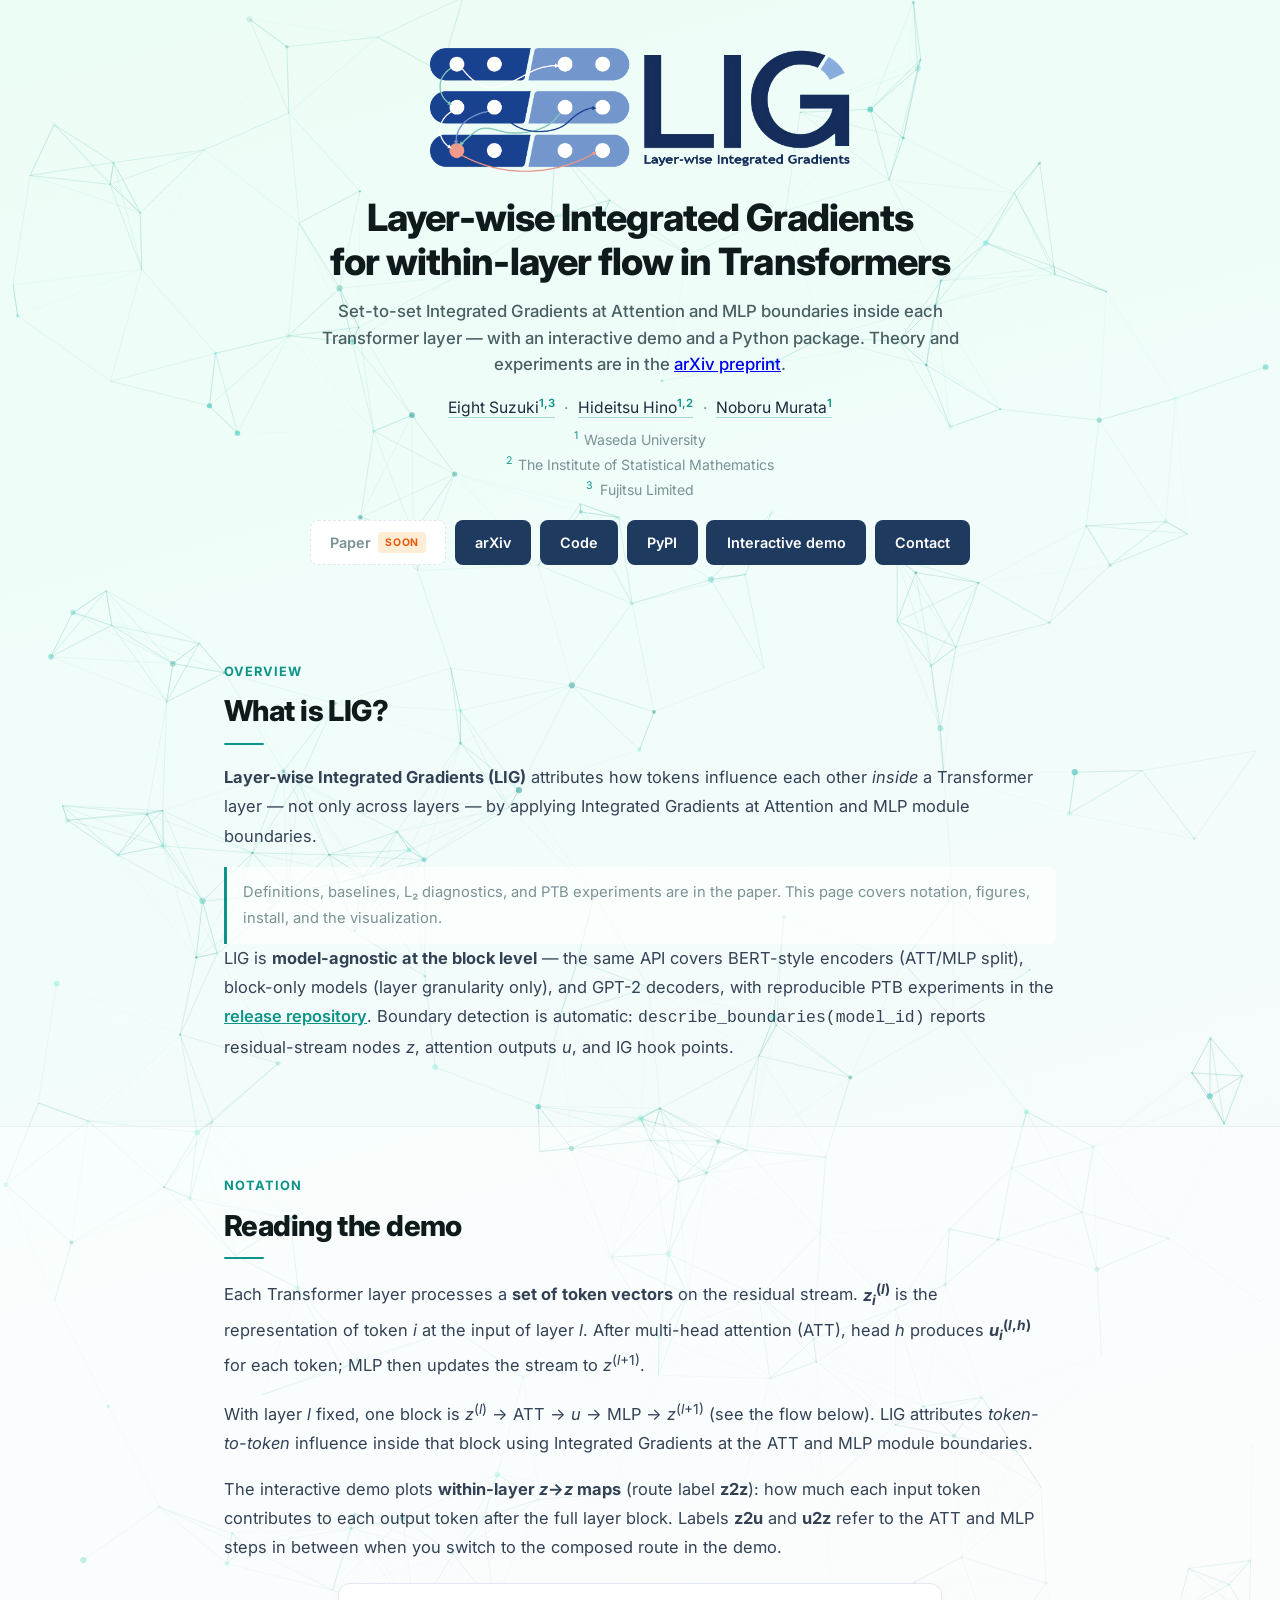
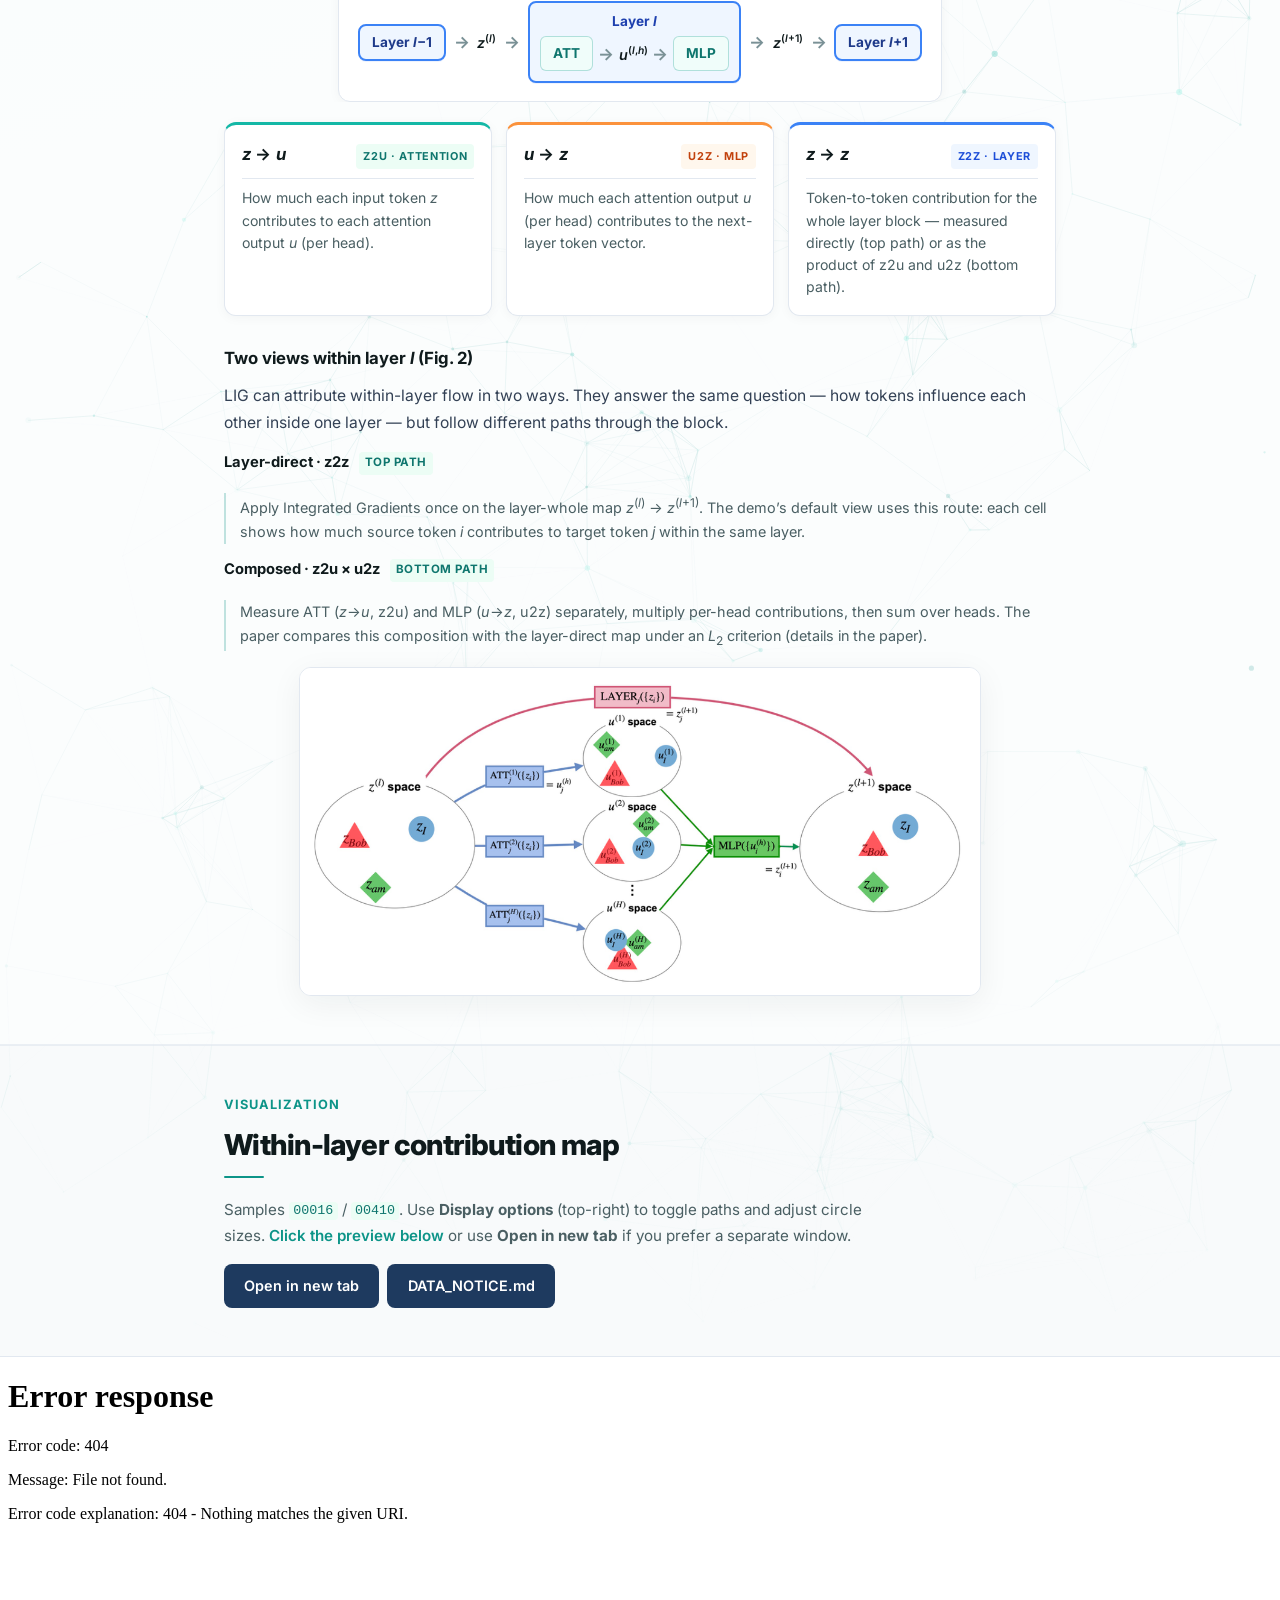
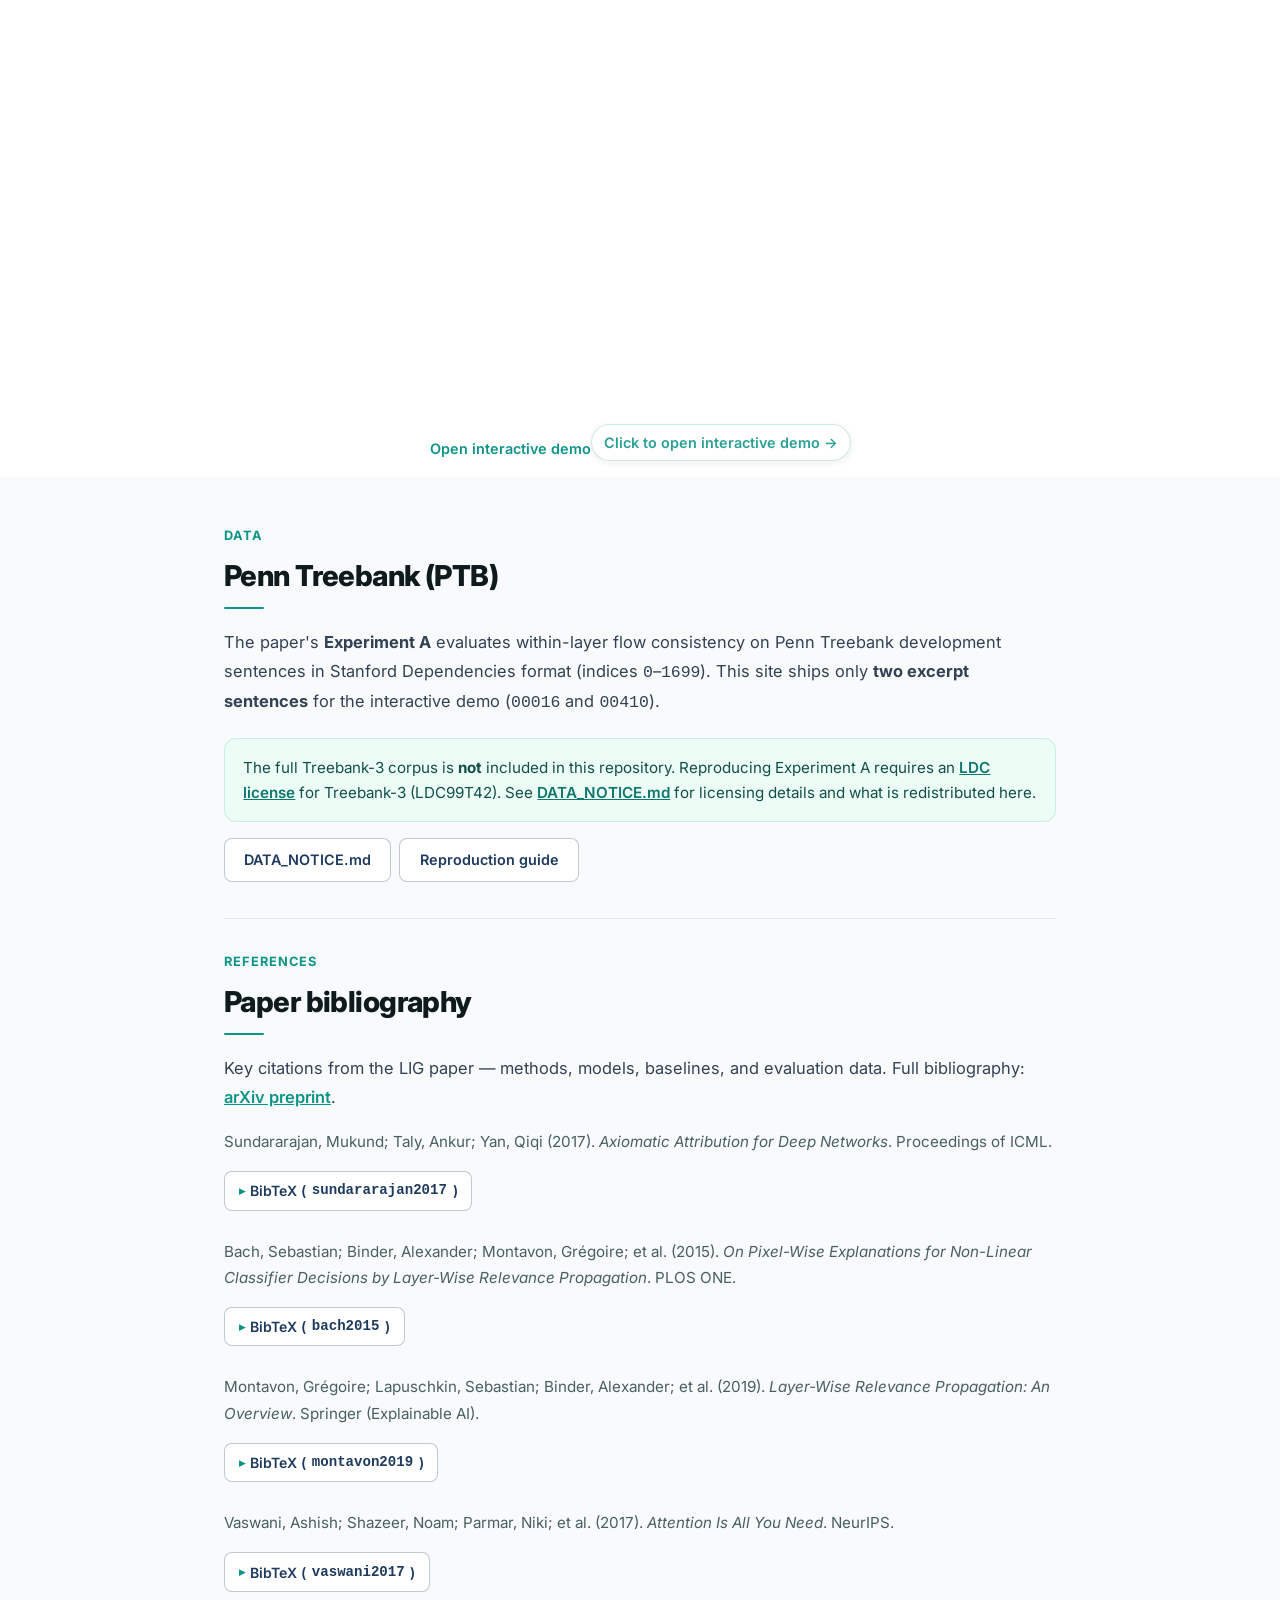
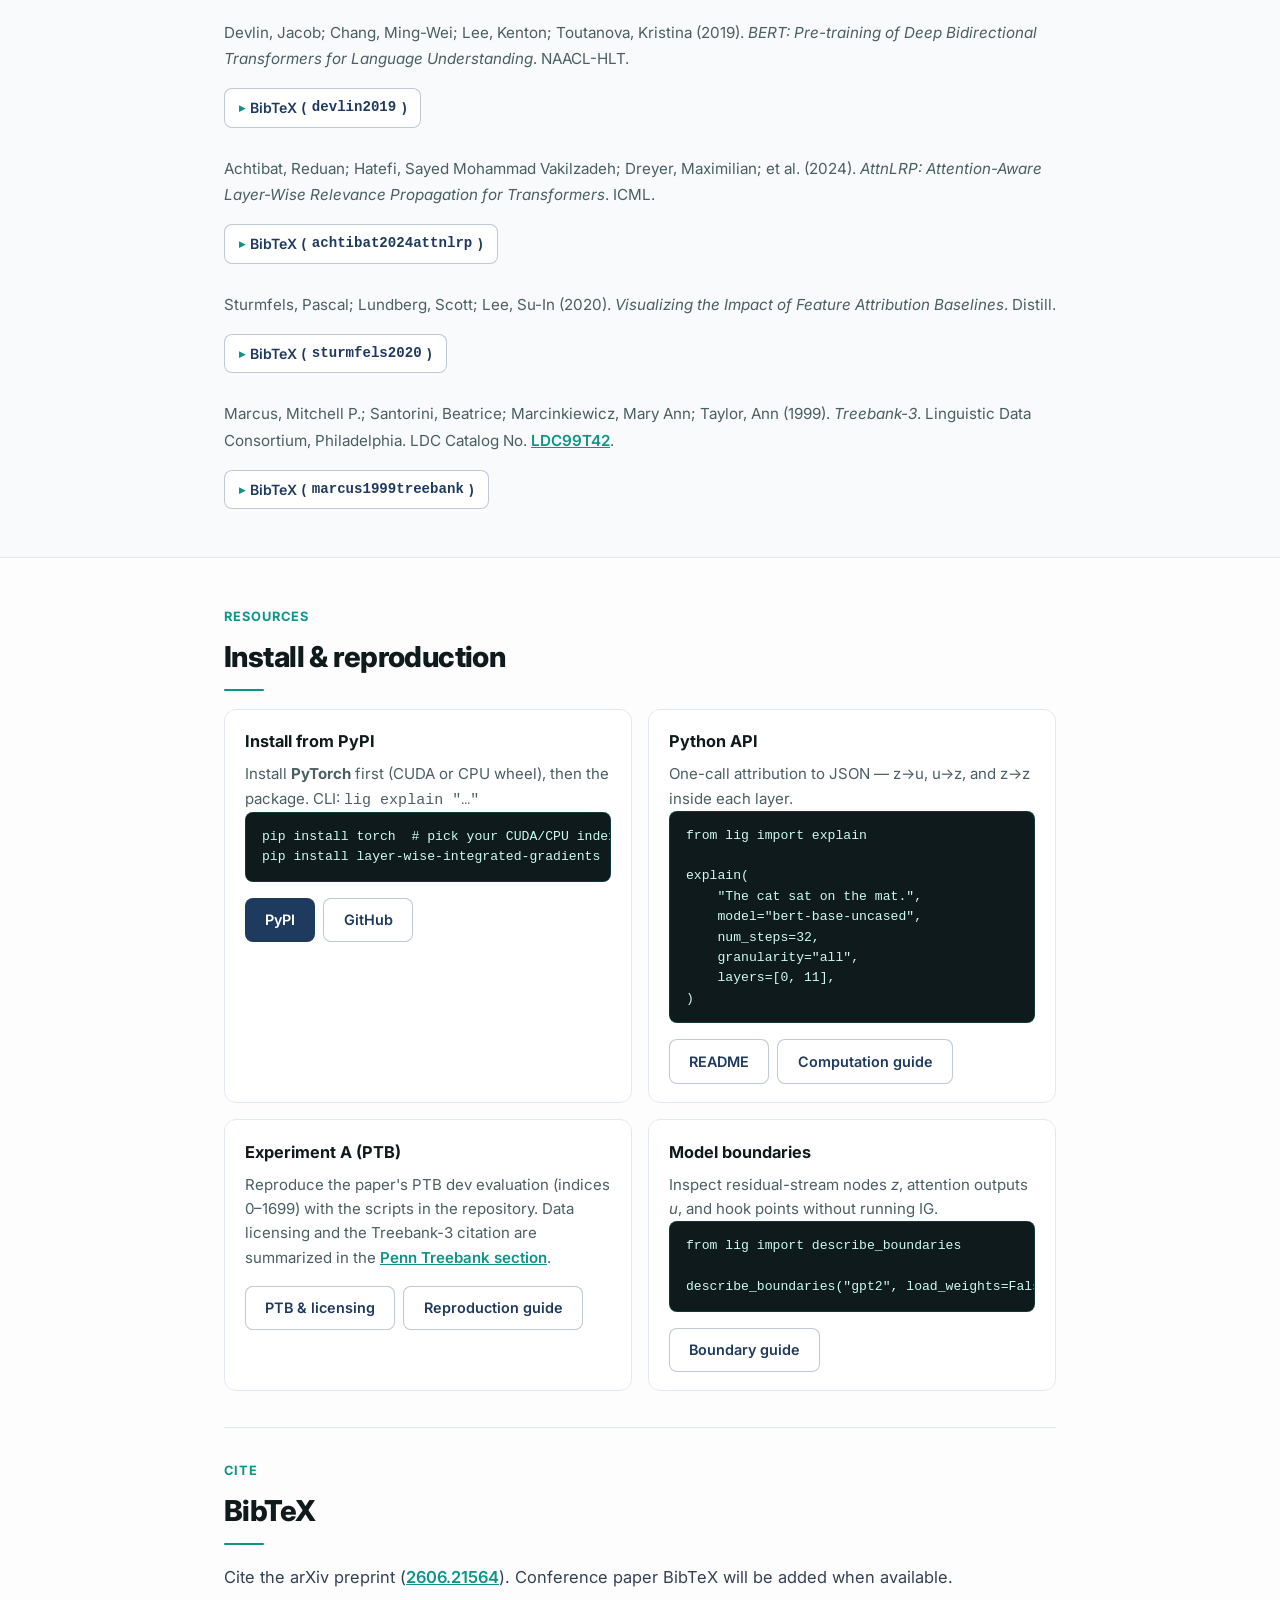
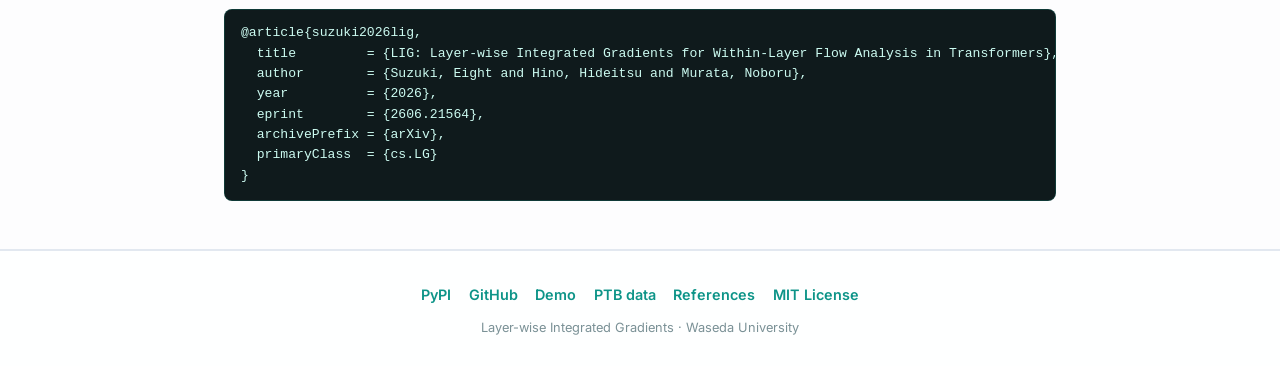
==== commit 770bc543: "Make LIG layer flow diagram fully responsive across breakpoints. Use 640px/960px flex layouts with f" ====
--- a/docs/index.html
+++ b/docs/index.html
@@ -128,6 +128,7 @@
           you switch to the composed route in the demo.
         </p>
       </div>
+      <div class="lig-flow-wrap">
       <div class="lig-flow" aria-label="Layer stack: Layer l-1 through Layer l+1">
         <span class="lig-flow-node lig-flow-node--layer">Layer <em>l</em>−1</span>
         <span class="lig-flow-arrow" aria-hidden="true">→</span>
@@ -147,6 +148,7 @@
         <span class="lig-flow-var"><em>z</em><sup>(<em>l</em>+1)</sup></span>
         <span class="lig-flow-arrow" aria-hidden="true">→</span>
         <span class="lig-flow-node lig-flow-node--layer">Layer <em>l</em>+1</span>
+      </div>
       </div>
       <div class="lig-route-cards" aria-label="Contribution route notation">
         <article class="lig-route-card lig-route-card--att">
--- a/docs/lig-hero.css
+++ b/docs/lig-hero.css
@@ -650,27 +650,43 @@
   text-decoration: underline;
 }
 
+/* Layer / z / ATT / MLP flow diagram — responsive across 640px & 960px breakpoints */
+.lig-flow-wrap {
+  display: flex;
+  justify-content: center;
+  max-width: 100%;
+  margin-top: 1.25rem;
+  overflow: hidden;
+}
+
 .lig-flow {
   display: flex;
-  flex-wrap: wrap;
+  flex-wrap: nowrap;
   align-items: center;
   justify-content: center;
-  gap: 0.45rem 0.4rem;
-  margin: 1.25rem auto 0;
-  padding: 1rem 1.1rem;
+  gap: clamp(0.35rem, 0.25rem + 0.45vw, 0.55rem) clamp(0.3rem, 0.2rem + 0.35vw, 0.5rem);
+  margin: 0;
+  padding: clamp(0.85rem, 0.75rem + 0.5vw, 1.1rem) clamp(0.75rem, 0.55rem + 0.8vw, 1.15rem);
+  width: fit-content;
   max-width: 100%;
+  box-sizing: border-box;
   background: #fff;
   border: 1px solid var(--lig-line);
   border-radius: var(--lig-radius);
   box-shadow: 0 2px 12px rgba(15, 26, 28, 0.04);
+  transition: gap 0.22s ease, padding 0.22s ease;
 }
 
 .lig-flow-node {
-  padding: 0.5rem 0.75rem;
+  padding: clamp(0.42rem, 0.38rem + 0.2vw, 0.5rem) clamp(0.58rem, 0.5rem + 0.35vw, 0.75rem);
   border-radius: 6px;
   font-weight: 700;
-  font-size: 0.85rem;
+  font-size: clamp(0.78rem, 0.72rem + 0.28vw, 0.85rem);
+  line-height: 1.25;
   white-space: nowrap;
+  text-align: center;
+  flex-shrink: 0;
+  transition: font-size 0.22s ease, padding 0.22s ease;
 }
 
 .lig-flow-node--layer {
@@ -685,13 +701,15 @@
   display: inline-flex;
   flex-direction: column;
   align-items: stretch;
-  gap: 0.45rem;
-  padding: 0.55rem 0.65rem 0.6rem;
-  min-width: min(100%, 14rem);
+  gap: clamp(0.35rem, 0.3rem + 0.2vw, 0.45rem);
+  padding: clamp(0.48rem, 0.42rem + 0.25vw, 0.6rem) clamp(0.52rem, 0.45rem + 0.35vw, 0.65rem);
+  min-width: 0;
+  max-width: 100%;
+  flex-shrink: 1;
 }
 
 .lig-flow-layer-title {
-  font-size: 0.85rem;
+  font-size: clamp(0.78rem, 0.72rem + 0.28vw, 0.85rem);
   font-weight: 700;
   text-align: center;
   line-height: 1.2;
@@ -700,10 +718,10 @@
 
 .lig-flow-layer-inner {
   display: flex;
-  flex-wrap: wrap;
+  flex-wrap: nowrap;
   align-items: center;
   justify-content: center;
-  gap: 0.35rem 0.3rem;
+  gap: clamp(0.28rem, 0.22rem + 0.25vw, 0.35rem) clamp(0.24rem, 0.18rem + 0.2vw, 0.3rem);
 }
 
 .lig-flow-node--module {
@@ -714,9 +732,12 @@
 
 .lig-flow-var {
   font-weight: 600;
-  font-size: 0.9rem;
+  font-size: clamp(0.82rem, 0.76rem + 0.3vw, 0.9rem);
   color: var(--lig-ink);
   white-space: nowrap;
+  text-align: center;
+  flex-shrink: 0;
+  transition: font-size 0.22s ease;
 }
 
 .lig-flow-var sup {
@@ -731,22 +752,65 @@
 }
 
 .lig-flow-arrow {
+  flex-shrink: 0;
   color: var(--lig-muted);
-  font-size: 1.05rem;
+  font-size: 0;
   font-weight: 700;
   line-height: 1;
-}
-
+  user-select: none;
+}
+
+.lig-flow-arrow::before {
+  content: "→";
+  font-size: clamp(0.95rem, 0.88rem + 0.25vw, 1.05rem);
+  line-height: 1;
+  transition: transform 0.22s ease;
+}
+
+/* Tablet / medium: compact horizontal with graceful wrap */
+@media (max-width: 960px) {
+  .lig-flow {
+    flex-wrap: wrap;
+    row-gap: 0.55rem;
+  }
+
+  .lig-flow-node--layer-block {
+    flex-basis: auto;
+  }
+}
+
+/* Narrow / mobile: vertical stack, down arrows, centered labels */
 @media (max-width: 640px) {
   .lig-flow {
     flex-direction: column;
-    align-items: stretch;
-  }
-  .lig-flow-arrow {
-    align-self: center;
-  }
+    flex-wrap: nowrap;
+    align-items: center;
+    width: 100%;
+    max-width: min(18rem, 100%);
+    row-gap: 0.45rem;
+    padding: 1rem 0.85rem;
+  }
+
+  .lig-flow-node,
+  .lig-flow-var {
+    width: auto;
+    max-width: 100%;
+  }
+
   .lig-flow-node--layer-block {
     width: 100%;
+    max-width: 14.5rem;
+    align-self: center;
+  }
+
+  .lig-flow-layer-inner {
+    flex-direction: column;
+    flex-wrap: nowrap;
+    row-gap: 0.4rem;
+  }
+
+  .lig-flow-arrow::before {
+    content: "↓";
   }
 }
 
